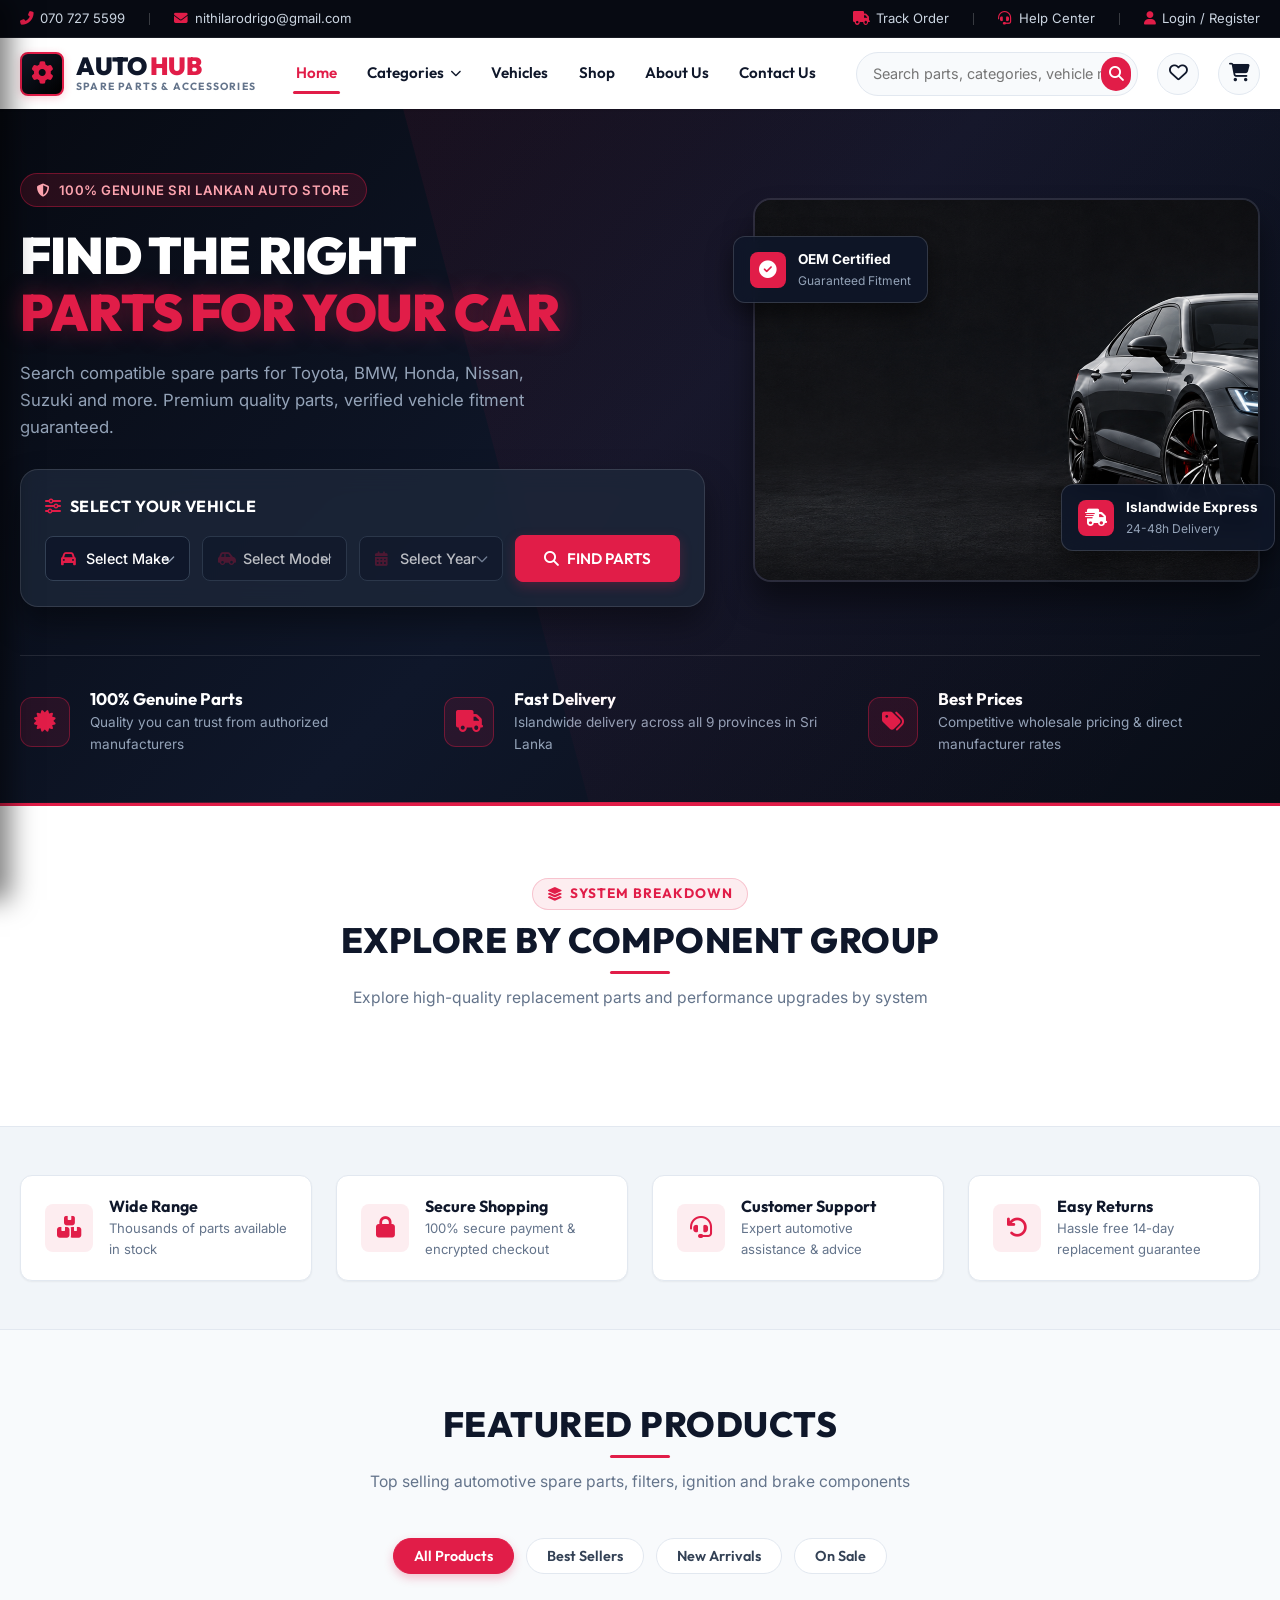
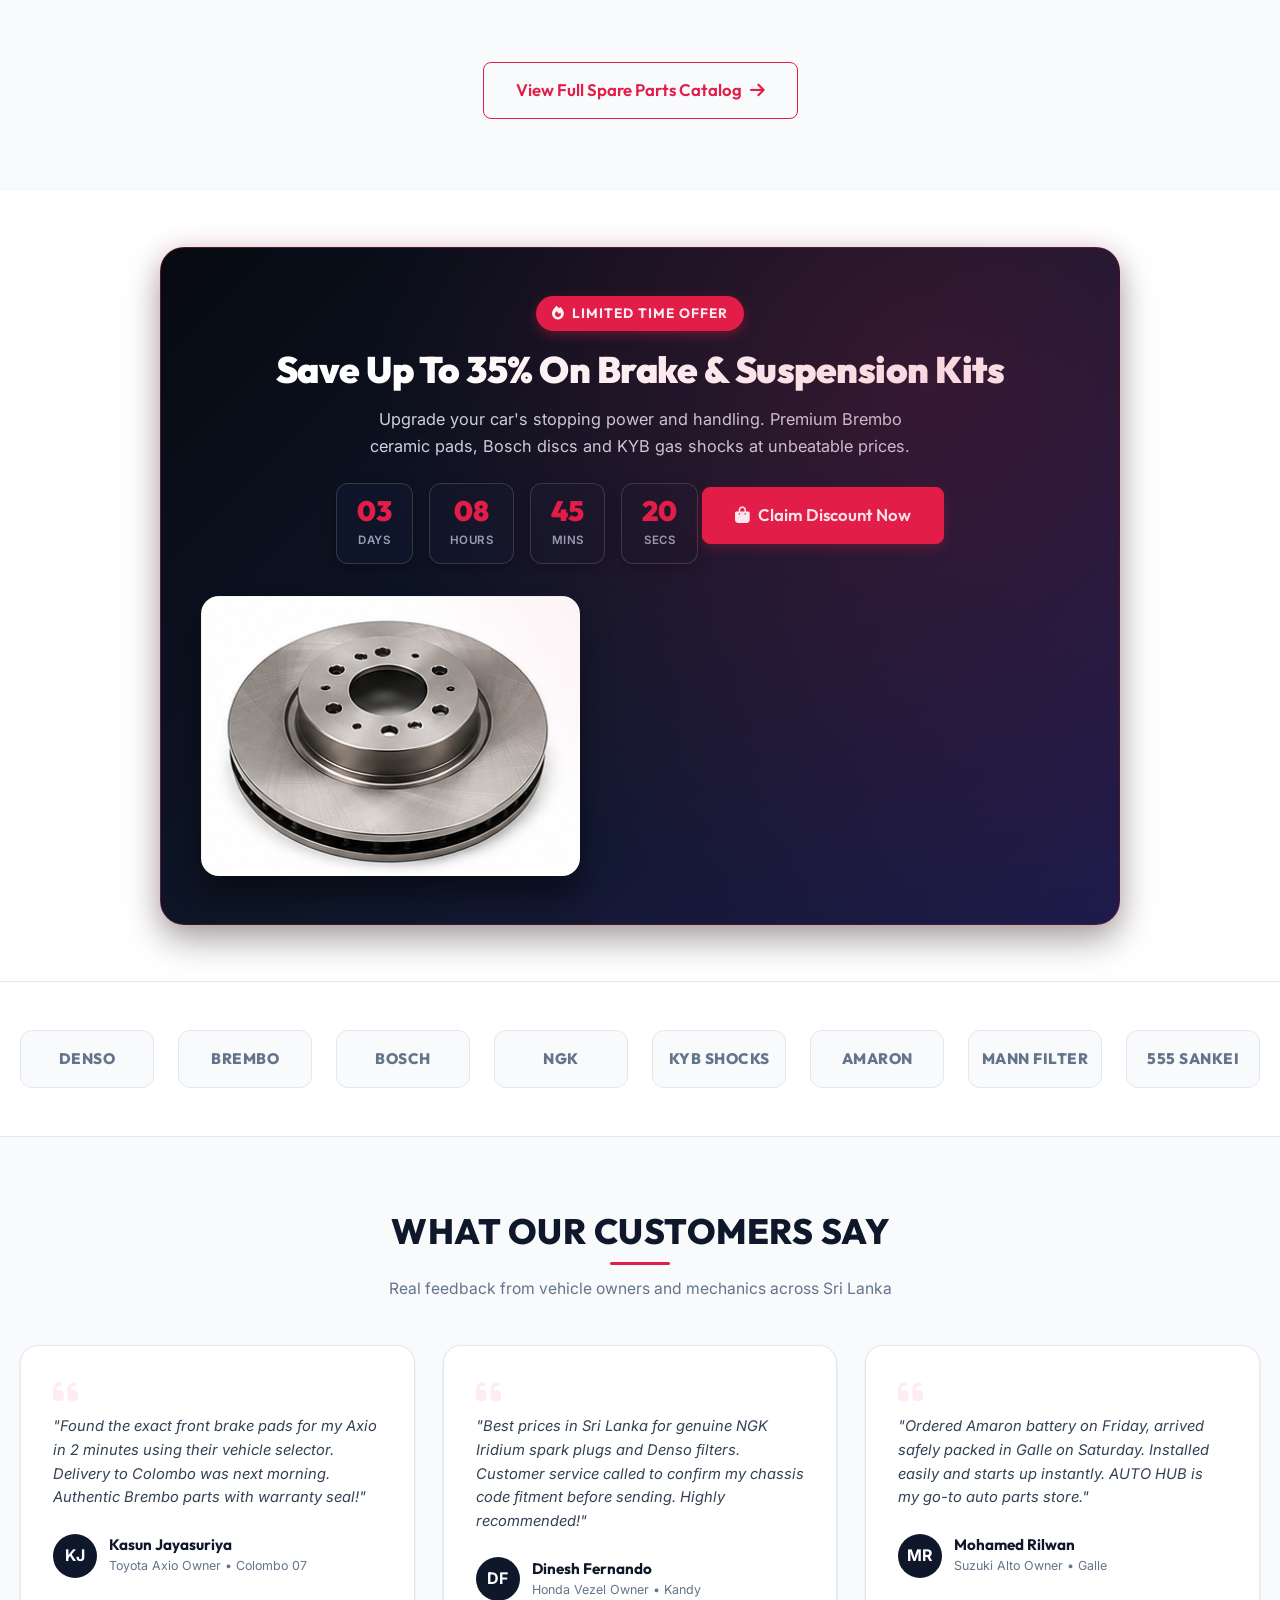
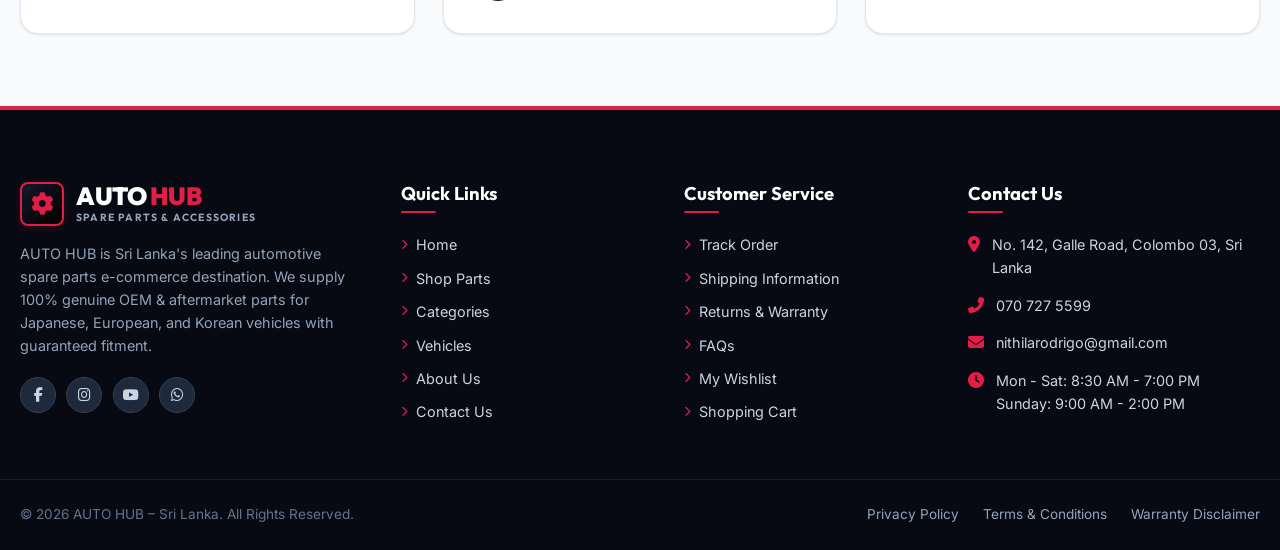
==== index.html @ 3b0b6380 "Update Site" ====
<!DOCTYPE html>
<html lang="en">

<head>
  <meta charset="UTF-8">
  <meta name="viewport" content="width=device-width, initial-scale=1.0">
  <title>AUTO HUB – Spare Parts & Accessories | Sri Lanka's #1 Auto Parts Store</title>
  <meta name="description"
    content="Shop 100% genuine automotive spare parts and accessories in Sri Lanka for Toyota, BMW, Honda, Nissan, Suzuki and more. Fast islandwide delivery, best prices and verified vehicle fitment.">

  <!-- Favicon -->
  <link rel="icon" type="image/x-icon" href="images/logo/logo.png">

  <!-- Google Fonts (Outfit & Inter) -->
  <link rel="preconnect" href="https://fonts.googleapis.com">
  <link rel="preconnect" href="https://fonts.gstatic.com" crossorigin>
  <link
    href="https://fonts.googleapis.com/css2?family=Inter:wght@300;400;500;600;700&family=Outfit:wght@400;500;600;700;800;900&display=swap"
    rel="stylesheet">

  <!-- Font Awesome Icons -->
  <link rel="stylesheet" href="https://cdnjs.cloudflare.com/ajax/libs/font-awesome/6.5.1/css/all.min.css">

  <!-- Custom Stylesheets -->
  <link rel="stylesheet" href="css/style.css">
  <link rel="stylesheet" href="css/responsive.css">
</head>

<body>

  <!-- =========================================================================
       1. Top Header Bar
       ========================================================================= -->
  <header class="top-header">
    <div class="container">
      <div class="top-header-left">
        <a href="tel:0707275599"><i class="fas fa-phone-alt"></i> 070 727 5599</a>
        <span class="top-header-divider"></span>
        <a href="mailto:nithilarodrigo@gmail.com"><i class="fas fa-envelope"></i> nithilarodrigo@gmail.com</a>
      </div>
      <div class="top-header-right">
        <a href="track-order.html"><i class="fas fa-truck"></i> Track Order</a>
        <span class="top-header-divider"></span>
        <a href="contact.html"><i class="fas fa-headset"></i> Help Center</a>
        <span class="top-header-divider"></span>
        <a href="login.html"><i class="fas fa-user"></i> Login / Register</a>
      </div>
    </div>
  </header>

  <!-- =========================================================================
       2. Main Navigation Bar
       ========================================================================= -->
  <nav class="main-navbar">
    <div class="container">
      <div class="navbar-inner">

        <!-- Mobile Menu Toggle Button -->
        <button class="mobile-menu-btn" aria-label="Toggle navigation menu">
          <i class="fas fa-bars"></i>
        </button>

        <!-- Brand Logo -->
        <a href="index.html" class="brand-logo">
          <div class="brand-icon">
            <i class="fas fa-cog fa-spin-hover"></i>
          </div>
          <div class="brand-text">
            <span class="brand-title">AUTO <span>HUB</span></span>
            <span class="brand-subtitle">SPARE PARTS &amp; ACCESSORIES</span>
          </div>
        </a>

        <!-- Desktop Navigation Links -->
        <ul class="nav-menu">
          <li class="nav-item">
            <a href="index.html" class="nav-link active">Home</a>
          </li>
          <li class="nav-item">
            <a href="shop.html" class="nav-link">
              Categories <i class="fas fa-chevron-down"></i>
            </a>
            <div class="dropdown-menu">
              <a href="category.html?id=body-parts" class="dropdown-item">
                <i class="fas fa-car-side"></i> Body Parts
              </a>
              <a href="category.html?id=brake-system" class="dropdown-item">
                <i class="fas fa-compact-disc"></i> Brake System
              </a>
              <a href="category.html?id=cooling-system" class="dropdown-item">
                <i class="fas fa-fan"></i> Cooling System
              </a>
              <a href="category.html?id=electrical" class="dropdown-item">
                <i class="fas fa-bolt"></i> Electrical
              </a>
              <a href="category.html?id=engine-parts" class="dropdown-item">
                <i class="fas fa-cogs"></i> Engine Parts
              </a>
              <a href="category.html?id=filters" class="dropdown-item">
                <i class="fas fa-filter"></i> Filters
              </a>
            </div>
          </li>
          <li class="nav-item">
            <a href="shop.html" class="nav-link">Vehicles</a>
          </li>
          <li class="nav-item">
            <a href="shop.html" class="nav-link">Shop</a>
          </li>
          <li class="nav-item">
            <a href="about.html" class="nav-link">About Us</a>
          </li>
          <li class="nav-item">
            <a href="contact.html" class="nav-link">Contact Us</a>
          </li>
        </ul>

        <!-- Right Side: Search, Wishlist, Cart -->
        <div class="navbar-actions">
          <div class="search-wrapper">
            <form class="search-form">
              <input type="text" class="search-input" placeholder="Search parts, categories, vehicle model..."
                autocomplete="off">
              <button type="submit" class="search-btn" aria-label="Search">
                <i class="fas fa-search"></i>
              </button>
            </form>
          </div>

          <a href="wishlist.html" class="nav-icon-link" title="My Wishlist" aria-label="Wishlist">
            <i class="far fa-heart"></i>
            <span class="badge-count wishlist-badge-count" style="display: none;">0</span>
          </a>

          <a href="cart.html" class="nav-icon-link" title="Shopping Cart" aria-label="Shopping Cart">
            <i class="fas fa-shopping-cart"></i>
            <span class="badge-count cart-badge-count" style="display: none;">0</span>
          </a>
        </div>

      </div>
    </div>
  </nav>

  <!-- =========================================================================
       3. Hero Section (Large Dark Automotive Banner + Vehicle Selector)
       ========================================================================= -->
  <section class="hero-section">
    <div class="container">
      <div class="hero-grid">

        <!-- Left Hero Content -->
        <div class="hero-content">
          <div class="hero-badge-pill">
            <i class="fas fa-shield-alt"></i> 100% Genuine Sri Lankan Auto Store
          </div>

          <h1 class="hero-title">
            FIND THE RIGHT <br>
            <span class="text-red">PARTS FOR YOUR CAR</span>
          </h1>

          <p class="hero-description">
            Search compatible spare parts for Toyota, BMW, Honda, Nissan, Suzuki and more. Premium quality parts,
            verified vehicle fitment guaranteed.
          </p>

          <!-- Vehicle Compatibility Selectors Box -->
          <div class="vehicle-selector-box">
            <div class="selector-header">
              <i class="fas fa-sliders-h"></i> Select Your Vehicle
            </div>

            <form class="selector-form">
              <div class="select-group">
                <i class="fas fa-car"></i>
                <select class="form-select-custom select-make" aria-label="Select Vehicle Make">
                  <option value="">Select Make</option>
                </select>
              </div>

              <div class="select-group">
                <i class="fas fa-car-side"></i>
                <select class="form-select-custom select-model" aria-label="Select Vehicle Model" disabled>
                  <option value="">Select Model</option>
                </select>
              </div>

              <div class="select-group">
                <i class="fas fa-calendar-alt"></i>
                <select class="form-select-custom select-year" aria-label="Select Vehicle Year" disabled>
                  <option value="">Select Year</option>
                </select>
              </div>

              <button type="button" class="btn btn-primary btn-find-parts">
                <i class="fas fa-search"></i> FIND PARTS
              </button>
            </form>
          </div>
        </div>

        <!-- Right Hero Visual -->
        <div class="hero-visual">
          <div class="hero-main-img-wrapper">
            <img src="images/hero/hero.jpg" alt="Automotive Performance Car" class="hero-main-img">
          </div>

          <!-- Floating Badges -->
          <div class="hero-float-badge hero-badge-1">
            <div class="float-badge-icon">
              <i class="fas fa-check-circle"></i>
            </div>
            <div class="float-badge-text">
              <span class="float-badge-title">OEM Certified</span>
              <span class="float-badge-sub">Guaranteed Fitment</span>
            </div>
          </div>

          <div class="hero-float-badge hero-badge-2">
            <div class="float-badge-icon">
              <i class="fas fa-shipping-fast"></i>
            </div>
            <div class="float-badge-text">
              <span class="float-badge-title">Islandwide Express</span>
              <span class="float-badge-sub">24-48h Delivery</span>
            </div>
          </div>
        </div>

      </div>

      <!-- Hero Benefits (3 Columns) -->
      <div class="hero-benefits">
        <div class="benefit-item">
          <div class="benefit-icon">
            <i class="fas fa-certificate"></i>
          </div>
          <div>
            <h3 class="benefit-title">100% Genuine Parts</h3>
            <p class="benefit-sub">Quality you can trust from authorized manufacturers</p>
          </div>
        </div>

        <div class="benefit-item">
          <div class="benefit-icon">
            <i class="fas fa-truck"></i>
          </div>
          <div>
            <h3 class="benefit-title">Fast Delivery</h3>
            <p class="benefit-sub">Islandwide delivery across all 9 provinces in Sri Lanka</p>
          </div>
        </div>

        <div class="benefit-item">
          <div class="benefit-icon">
            <i class="fas fa-tags"></i>
          </div>
          <div>
            <h3 class="benefit-title">Best Prices</h3>
            <p class="benefit-sub">Competitive wholesale pricing &amp; direct manufacturer rates</p>
          </div>
        </div>
      </div>

    </div>
  </section>

  <!-- =========================================================================
       4. Shop by Category Section (6 Category Cards)
       ========================================================================= -->
  <section class="categories-section">
    <div class="container">
      <div class="section-title-wrap">
        <div class="section-pill-tag">
          <i class="fas fa-layer-group"></i> SYSTEM BREAKDOWN
        </div>
        <h2 class="section-title">EXPLORE BY COMPONENT GROUP</h2>
        <p class="section-subtitle">Explore high-quality replacement parts and performance upgrades by system</p>
      </div>

      <div class="category-grid" id="categories-grid">
        <!-- Rendered dynamically by js/script.js -->
      </div>
    </div>
  </section>

  <!-- =========================================================================
       5. Service Features Section (4 Columns)
       ========================================================================= -->
  <section class="service-features-section">
    <div class="container">
      <div class="features-grid">

        <div class="feature-box">
          <div class="feature-icon">
            <i class="fas fa-boxes"></i>
          </div>
          <div>
            <h3 class="feature-title">Wide Range</h3>
            <p class="feature-desc">Thousands of parts available in stock</p>
          </div>
        </div>

        <div class="feature-box">
          <div class="feature-icon">
            <i class="fas fa-lock"></i>
          </div>
          <div>
            <h3 class="feature-title">Secure Shopping</h3>
            <p class="feature-desc">100% secure payment &amp; encrypted checkout</p>
          </div>
        </div>

        <div class="feature-box">
          <div class="feature-icon">
            <i class="fas fa-headset"></i>
          </div>
          <div>
            <h3 class="feature-title">Customer Support</h3>
            <p class="feature-desc">Expert automotive assistance &amp; advice</p>
          </div>
        </div>

        <div class="feature-box">
          <div class="feature-icon">
            <i class="fas fa-undo"></i>
          </div>
          <div>
            <h3 class="feature-title">Easy Returns</h3>
            <p class="feature-desc">Hassle free 14-day replacement guarantee</p>
          </div>
        </div>

      </div>
    </div>
  </section>

  <!-- =========================================================================
       6. Featured Products Section
       ========================================================================= -->
  <section class="products-section">
    <div class="container">
      <div class="section-title-wrap">
        <h2 class="section-title">FEATURED PRODUCTS</h2>
        <p class="section-subtitle">Top selling automotive spare parts, filters, ignition and brake components</p>
      </div>

      <!-- Filter Tabs -->
      <div class="product-tabs">
        <button class="tab-btn active" data-tab="all">All Products</button>
        <button class="tab-btn" data-tab="bestseller">Best Sellers</button>
        <button class="tab-btn" data-tab="new">New Arrivals</button>
        <button class="tab-btn" data-tab="sale">On Sale</button>
      </div>

      <!-- Products Grid -->
      <div class="products-grid" id="featured-products-grid">
        <!-- Rendered dynamically by js/script.js -->
      </div>

      <div style="text-align: center; margin-top: 3rem;">
        <a href="shop.html" class="btn btn-outline-red btn-lg">
          View Full Spare Parts Catalog <i class="fas fa-arrow-right"></i>
        </a>
      </div>
    </div>
  </section>

  <!-- =========================================================================
       7. Deals of the Week Promotional Banner
       ========================================================================= -->
  <section class="promo-section">
    <div class="container">
      <div class="promo-banner">
        <div>
          <div class="promo-tag"><i class="fas fa-fire"></i> Limited Time Offer</div>
          <h2 class="promo-title">Save Up To 35% On Brake &amp; Suspension Kits</h2>
          <p class="promo-desc">
            Upgrade your car's stopping power and handling. Premium Brembo ceramic pads, Bosch discs and KYB gas shocks
            at unbeatable prices.
          </p>

          <div class="countdown-box">
            <div class="countdown-item">
              <div class="countdown-num" id="countdown-days">03</div>
              <div class="countdown-label">Days</div>
            </div>
            <div class="countdown-item">
              <div class="countdown-num" id="countdown-hours">08</div>
              <div class="countdown-label">Hours</div>
            </div>
            <div class="countdown-item">
              <div class="countdown-num" id="countdown-mins">45</div>
              <div class="countdown-label">Mins</div>
            </div>
            <div class="countdown-item">
              <div class="countdown-num" id="countdown-secs">20</div>
              <div class="countdown-label">Secs</div>
            </div>
          </div>

          <a href="shop.html?sale=true" class="btn btn-primary btn-lg">
            <i class="fas fa-shopping-bag"></i> Claim Discount Now
          </a>
        </div>

        <div class="promo-img-wrapper">
          <img src="images/products/brake_disc.jpg" alt="Automotive Performance Brake Disc" class="promo-img">
        </div>
      </div>
    </div>
  </section>

  <!-- =========================================================================
       8. Brand Logos Strip
       ========================================================================= -->
  <section class="brands-section">
    <div class="container">
      <div class="brands-grid">
        <div class="brand-badge-item">DENSO</div>
        <div class="brand-badge-item">BREMBO</div>
        <div class="brand-badge-item">BOSCH</div>
        <div class="brand-badge-item">NGK</div>
        <div class="brand-badge-item">KYB SHOCKS</div>
        <div class="brand-badge-item">AMARON</div>
        <div class="brand-badge-item">MANN FILTER</div>
        <div class="brand-badge-item">555 SANKEI</div>
      </div>
    </div>
  </section>

  <!-- =========================================================================
       9. Customer Testimonials Section
       ========================================================================= -->
  <section class="testimonials-section">
    <div class="container">
      <div class="section-title-wrap">
        <h2 class="section-title">WHAT OUR CUSTOMERS SAY</h2>
        <p class="section-subtitle">Real feedback from vehicle owners and mechanics across Sri Lanka</p>
      </div>

      <div class="testimonials-grid">

        <div class="testimonial-card">
          <div class="testimonial-quote"><i class="fas fa-quote-left"></i></div>
          <p class="testimonial-text">
            "Found the exact front brake pads for my Axio in 2 minutes using their vehicle selector. Delivery to Colombo
            was next morning. Authentic Brembo parts with warranty seal!"
          </p>
          <div class="testimonial-author">
            <div class="author-avatar">KJ</div>
            <div class="author-info">
              <h4>Kasun Jayasuriya</h4>
              <p>Toyota Axio Owner &bull; Colombo 07</p>
            </div>
          </div>
        </div>

        <div class="testimonial-card">
          <div class="testimonial-quote"><i class="fas fa-quote-left"></i></div>
          <p class="testimonial-text">
            "Best prices in Sri Lanka for genuine NGK Iridium spark plugs and Denso filters. Customer service called to
            confirm my chassis code fitment before sending. Highly recommended!"
          </p>
          <div class="testimonial-author">
            <div class="author-avatar">DF</div>
            <div class="author-info">
              <h4>Dinesh Fernando</h4>
              <p>Honda Vezel Owner &bull; Kandy</p>
            </div>
          </div>
        </div>

        <div class="testimonial-card">
          <div class="testimonial-quote"><i class="fas fa-quote-left"></i></div>
          <p class="testimonial-text">
            "Ordered Amaron battery on Friday, arrived safely packed in Galle on Saturday. Installed easily and starts
            up instantly. AUTO HUB is my go-to auto parts store."
          </p>
          <div class="testimonial-author">
            <div class="author-avatar">MR</div>
            <div class="author-info">
              <h4>Mohamed Rilwan</h4>
              <p>Suzuki Alto Owner &bull; Galle</p>
            </div>
          </div>
        </div>

      </div>
    </div>
  </section>

  <!-- =========================================================================
       10. Footer Section
       ========================================================================= -->
  <footer class="footer">
    <div class="container">
      <div class="footer-grid">

        <!-- Col 1: About -->
        <div class="footer-col">
          <a href="index.html" class="brand-logo" style="margin-bottom: 1rem;">
            <div class="brand-icon">
              <i class="fas fa-cog"></i>
            </div>
            <div class="brand-text">
              <span class="brand-title" style="color: white;">AUTO <span>HUB</span></span>
              <span class="brand-subtitle" style="color: #94a3b8;">SPARE PARTS &amp; ACCESSORIES</span>
            </div>
          </a>
          <p class="footer-about-text">
            AUTO HUB is Sri Lanka's leading automotive spare parts e-commerce destination. We supply 100% genuine OEM
            &amp; aftermarket parts for Japanese, European, and Korean vehicles with guaranteed fitment.
          </p>
          <div class="footer-social-links">
            <a href="#" class="social-link" aria-label="Facebook"><i class="fab fa-facebook-f"></i></a>
            <a href="#" class="social-link" aria-label="Instagram"><i class="fab fa-instagram"></i></a>
            <a href="#" class="social-link" aria-label="YouTube"><i class="fab fa-youtube"></i></a>
            <a href="#" class="social-link" aria-label="WhatsApp"><i class="fab fa-whatsapp"></i></a>
          </div>
        </div>

        <!-- Col 2: Quick Links -->
        <div class="footer-col">
          <h3>Quick Links</h3>
          <div class="footer-links">
            <a href="index.html"><i class="fas fa-chevron-right"></i> Home</a>
            <a href="shop.html"><i class="fas fa-chevron-right"></i> Shop Parts</a>
            <a href="shop.html"><i class="fas fa-chevron-right"></i> Categories</a>
            <a href="shop.html"><i class="fas fa-chevron-right"></i> Vehicles</a>
            <a href="about.html"><i class="fas fa-chevron-right"></i> About Us</a>
            <a href="contact.html"><i class="fas fa-chevron-right"></i> Contact Us</a>
          </div>
        </div>

        <!-- Col 3: Customer Service -->
        <div class="footer-col">
          <h3>Customer Service</h3>
          <div class="footer-links">
            <a href="track-order.html"><i class="fas fa-chevron-right"></i> Track Order</a>
            <a href="about.html#shipping"><i class="fas fa-chevron-right"></i> Shipping Information</a>
            <a href="about.html#returns"><i class="fas fa-chevron-right"></i> Returns &amp; Warranty</a>
            <a href="contact.html#faq"><i class="fas fa-chevron-right"></i> FAQs</a>
            <a href="wishlist.html"><i class="fas fa-chevron-right"></i> My Wishlist</a>
            <a href="cart.html"><i class="fas fa-chevron-right"></i> Shopping Cart</a>
          </div>
        </div>

        <!-- Col 4: Contact Info -->
        <div class="footer-col">
          <h3>Contact Us</h3>
          <div class="footer-contact-list">
            <div class="footer-contact-item">
              <i class="fas fa-map-marker-alt"></i>
              <span>No. 142, Galle Road, Colombo 03, Sri Lanka</span>
            </div>
            <div class="footer-contact-item">
              <i class="fas fa-phone-alt"></i>
              <a href="tel:0707275599" style="color: inherit;">070 727 5599</a>
            </div>
            <div class="footer-contact-item">
              <i class="fas fa-envelope"></i>
              <a href="mailto:nithilarodrigo@gmail.com" style="color: inherit;">nithilarodrigo@gmail.com</a>
            </div>
            <div class="footer-contact-item">
              <i class="fas fa-clock"></i>
              <span>Mon - Sat: 8:30 AM - 7:00 PM<br>Sunday: 9:00 AM - 2:00 PM</span>
            </div>
          </div>
        </div>

      </div>
    </div>

    <!-- Bottom Footer Bar -->
    <div class="footer-bottom">
      <div class="container">
        <div>&copy; 2026 AUTO HUB – Sri Lanka. All Rights Reserved.</div>
        <div class="footer-bottom-links">
          <a href="#">Privacy Policy</a>
          <a href="#">Terms &amp; Conditions</a>
          <a href="#">Warranty Disclaimer</a>
        </div>
      </div>
    </div>
  </footer>

  <!-- =========================================================================
       Mobile Offcanvas Drawer & Overlay
       ========================================================================= -->
  <div class="mobile-nav-overlay" id="mobile-nav-overlay"></div>

  <div class="mobile-nav-drawer" id="mobile-nav-drawer">
    <div class="drawer-header">
      <a href="index.html" class="brand-logo">
        <div class="brand-icon" style="width: 36px; height: 36px; font-size: 1.1rem;">
          <i class="fas fa-cog"></i>
        </div>
        <div class="brand-text">
          <span class="brand-title" style="color: white; font-size: 1.25rem;">AUTO <span>HUB</span></span>
        </div>
      </a>
      <button class="drawer-close-btn" id="drawer-close-btn">&times;</button>
    </div>

    <div class="drawer-body">
      <!-- Mobile Search Form -->
      <form class="search-form" style="background: #1e293b; border-color: #334155;">
        <input type="text" class="search-input" placeholder="Search parts..." style="color: white;">
        <button type="submit" class="search-btn"><i class="fas fa-search"></i></button>
      </form>

      <div class="drawer-links">
        <a href="index.html" class="drawer-link active">Home <i class="fas fa-chevron-right"></i></a>
        <a href="shop.html" class="drawer-link">Shop All Parts <i class="fas fa-chevron-right"></i></a>
        <a href="category.html?id=brake-system" class="drawer-link">Brake System <i
            class="fas fa-chevron-right"></i></a>
        <a href="category.html?id=filters" class="drawer-link">Filters <i class="fas fa-chevron-right"></i></a>
        <a href="category.html?id=electrical" class="drawer-link">Electrical &amp; Batteries <i
            class="fas fa-chevron-right"></i></a>
        <a href="category.html?id=cooling-system" class="drawer-link">Cooling &amp; Radiators <i
            class="fas fa-chevron-right"></i></a>
        <a href="category.html?id=engine-parts" class="drawer-link">Engine Parts <i
            class="fas fa-chevron-right"></i></a>
        <a href="category.html?id=body-parts" class="drawer-link">Body &amp; Suspension <i
            class="fas fa-chevron-right"></i></a>
        <a href="wishlist.html" class="drawer-link">Wishlist <span class="badge badge-discount wishlist-badge-count"
            style="display:none;">0</span></a>
        <a href="cart.html" class="drawer-link">Cart <span class="badge badge-discount cart-badge-count"
            style="display:none;">0</span></a>
        <a href="track-order.html" class="drawer-link">Track Order <i class="fas fa-chevron-right"></i></a>
        <a href="about.html" class="drawer-link">About Us <i class="fas fa-chevron-right"></i></a>
        <a href="contact.html" class="drawer-link">Contact Us <i class="fas fa-chevron-right"></i></a>
        <a href="login.html" class="drawer-link">Login / Register <i class="fas fa-chevron-right"></i></a>
      </div>
    </div>

    <div class="drawer-footer">
      <div><i class="fas fa-phone-alt text-red"></i> 070 727 5599</div>
      <div style="margin-top: 0.35rem;"><i class="fas fa-envelope text-red"></i> nithilarodrigo@gmail.com</div>
    </div>
  </div>

  <!-- Back to Top Button -->
  <button class="back-to-top" id="back-to-top" aria-label="Back to top">
    <i class="fas fa-arrow-up"></i>
  </button>

  <!-- Scripts -->
  <script src="js/data.js"></script>
  <script src="js/store.js"></script>
  <script src="js/script.js"></script>
</body>

</html>
---- css/style.css ----
/* ==========================================================================
   AUTO HUB – Spare Parts & Accessories
   Master Design System & Stylesheet
   ========================================================================== */

@import url('https://fonts.googleapis.com/css2?family=Inter:wght@300;400;500;600;700&family=Outfit:wght@400;500;600;700;800;900&display=swap');

:root {
  /* Brand Palette */
  --primary-red: #e11d48;
  --primary-red-hover: #be123c;
  --primary-red-dark: #9f1239;
  --primary-red-light: rgba(225, 29, 72, 0.08);
  --primary-red-glow: rgba(225, 29, 72, 0.35);

  /* Dark Automotive Tones */
  --dark-bg: #070a12;
  --dark-surface: #0f172a;
  --dark-card: #1e293b;
  --dark-border: #334155;
  --dark-text: #f8fafc;

  /* Neutral & Light Tones */
  --light-bg: #f8fafc;
  --light-surface: #ffffff;
  --light-card-bg: #ffffff;
  --border-color: #e2e8f0;
  --border-color-light: #f1f5f9;

  /* Text Colors */
  --text-main: #0f172a;
  --text-body: #334155;
  --text-muted: #64748b;
  --text-light: #94a3b8;
  --text-white: #ffffff;

  /* Accent & Status Colors */
  --accent-gold: #f59e0b;
  --status-success: #10b981;
  --status-warning: #f59e0b;
  --status-danger: #ef4444;
  --status-info: #3b82f6;

  /* Typography */
  --font-heading: 'Outfit', -apple-system, BlinkMacSystemFont, sans-serif;
  --font-body: 'Inter', -apple-system, BlinkMacSystemFont, sans-serif;

  /* Shadows */
  --shadow-xs: 0 1px 2px rgba(0, 0, 0, 0.05);
  --shadow-sm: 0 1px 3px rgba(0, 0, 0, 0.07), 0 1px 2px rgba(0, 0, 0, 0.04);
  --shadow-md: 0 4px 10px rgba(0, 0, 0, 0.07), 0 2px 4px rgba(0, 0, 0, 0.04);
  --shadow-lg: 0 12px 24px -4px rgba(15, 23, 42, 0.12), 0 4px 8px -2px rgba(15, 23, 42, 0.06);
  --shadow-xl: 0 24px 38px -6px rgba(15, 23, 42, 0.16), 0 8px 16px -4px rgba(15, 23, 42, 0.08);
  --shadow-red: 0 8px 20px rgba(225, 29, 72, 0.28);
  --shadow-dark: 0 20px 30px rgba(0, 0, 0, 0.45);

  /* Border Radii */
  --radius-xs: 4px;
  --radius-sm: 8px;
  --radius-md: 12px;
  --radius-lg: 18px;
  --radius-xl: 24px;
  --radius-full: 9999px;

  /* Transitions */
  --transition-fast: all 0.15s ease-in-out;
  --transition: all 0.25s cubic-bezier(0.4, 0, 0.2, 1);
  --transition-slow: all 0.4s cubic-bezier(0.4, 0, 0.2, 1);
}

/* ==========================================================================
   Reset & Base Styles
   ========================================================================== */
*, *::before, *::after {
  box-sizing: border-box;
  margin: 0;
  padding: 0;
}

html {
  font-size: 16px;
  scroll-behavior: smooth;
}

body {
  font-family: var(--font-body);
  font-size: 0.95rem;
  line-height: 1.6;
  color: var(--text-body);
  background-color: var(--light-bg);
  -webkit-font-smoothing: antialiased;
  -moz-osx-font-smoothing: grayscale;
  overflow-x: hidden;
}

h1, h2, h3, h4, h5, h6 {
  font-family: var(--font-heading);
  color: var(--text-main);
  font-weight: 700;
  line-height: 1.25;
}

a {
  color: var(--text-main);
  text-decoration: none;
  transition: var(--transition-fast);
}

a:hover {
  color: var(--primary-red);
}

img {
  max-width: 100%;
  height: auto;
  display: block;
}

button, input, select, textarea {
  font-family: inherit;
  font-size: inherit;
}

ul {
  list-style: none;
}

.container {
  width: 100%;
  max-width: 1280px;
  margin-left: auto;
  margin-right: auto;
  padding-left: 1.25rem;
  padding-right: 1.25rem;
}

/* Utility Classes */
.text-red { color: var(--primary-red) !important; }
.bg-red { background-color: var(--primary-red) !important; color: white !important; }
.bg-light-red { background-color: var(--primary-red-light) !important; color: var(--primary-red) !important; }
.text-muted { color: var(--text-muted) !important; }
.fw-semibold { font-weight: 600 !important; }
.fw-bold { font-weight: 700 !important; }
.fw-extrabold { font-weight: 800 !important; }

/* Section Header styling */
.section-title-wrap {
  text-align: center;
  margin-bottom: 2.75rem;
  position: relative;
  display: flex;
  flex-direction: column;
  align-items: center;
  justify-content: center;
}

.section-pill-tag {
  display: inline-flex;
  align-items: center;
  gap: 0.45rem;
  color: var(--primary-red);
  font-family: var(--font-heading);
  font-weight: 700;
  font-size: 0.85rem;
  text-transform: uppercase;
  letter-spacing: 1px;
  margin-bottom: 0.5rem;
  background: rgba(225, 29, 72, 0.08);
  padding: 0.25rem 0.85rem;
  border-radius: var(--radius-full);
  border: 1px solid rgba(225, 29, 72, 0.2);
}

.section-title {
  font-size: 2.2rem;
  font-weight: 800;
  text-transform: uppercase;
  letter-spacing: 0.5px;
  color: var(--text-main);
  position: relative;
  display: inline-block;
  padding-bottom: 0.75rem;
  margin: 0;
  line-height: 1.25;
}

.section-title::after {
  content: '';
  position: absolute;
  bottom: 0;
  left: 50%;
  transform: translateX(-50%);
  width: 60px;
  height: 3.5px;
  background-color: var(--primary-red);
  border-radius: var(--radius-full);
}

.section-subtitle {
  font-size: 0.98rem;
  color: var(--text-muted);
  margin-top: 0.75rem;
  max-width: 620px;
  line-height: 1.5;
}

/* Buttons */
.btn {
  display: inline-flex;
  align-items: center;
  justify-content: center;
  gap: 0.5rem;
  font-family: var(--font-heading);
  font-weight: 600;
  font-size: 0.95rem;
  padding: 0.75rem 1.5rem;
  border-radius: var(--radius-sm);
  border: 1px solid transparent;
  cursor: pointer;
  transition: var(--transition);
  text-align: center;
  white-space: nowrap;
}

.btn-primary {
  background-color: var(--primary-red);
  color: var(--text-white);
  border-color: var(--primary-red);
  box-shadow: 0 4px 12px rgba(225, 29, 72, 0.25);
}

.btn-primary:hover {
  background-color: var(--primary-red-hover);
  border-color: var(--primary-red-hover);
  color: var(--text-white);
  transform: translateY(-2px);
  box-shadow: var(--shadow-red);
}

.btn-secondary {
  background-color: var(--dark-surface);
  color: var(--text-white);
  border-color: var(--dark-surface);
}

.btn-secondary:hover {
  background-color: var(--dark-card);
  color: var(--text-white);
  transform: translateY(-2px);
}

.btn-outline-red {
  background-color: transparent;
  color: var(--primary-red);
  border-color: var(--primary-red);
}

.btn-outline-red:hover {
  background-color: var(--primary-red);
  color: var(--text-white);
}

.btn-outline-dark {
  background-color: transparent;
  color: var(--text-main);
  border-color: var(--border-color);
}

.btn-outline-dark:hover {
  background-color: var(--dark-surface);
  color: var(--text-white);
  border-color: var(--dark-surface);
}

.btn-sm {
  padding: 0.45rem 0.9rem;
  font-size: 0.85rem;
}

.btn-lg {
  padding: 0.9rem 2rem;
  font-size: 1.05rem;
}

.btn-block {
  width: 100%;
}

/* Badges */
.badge {
  display: inline-flex;
  align-items: center;
  gap: 0.25rem;
  padding: 0.25rem 0.6rem;
  font-size: 0.75rem;
  font-weight: 700;
  border-radius: var(--radius-xs);
  text-transform: uppercase;
  letter-spacing: 0.5px;
}

.badge-discount {
  background-color: var(--primary-red);
  color: white;
}

.badge-instock {
  background-color: rgba(16, 185, 129, 0.12);
  color: #059669;
}

.badge-outstock {
  background-color: rgba(239, 68, 68, 0.12);
  color: #dc2626;
}

.badge-bestseller {
  background-color: #fef3c7;
  color: #b45309;
}

.badge-fitment {
  background-color: #e0f2fe;
  color: #0369a1;
  font-size: 0.75rem;
  padding: 0.2rem 0.5rem;
  border-radius: var(--radius-xs);
  font-weight: 500;
}

/* ==========================================================================
   Top Header Bar
   ========================================================================== */
.top-header {
  background-color: var(--dark-bg);
  color: var(--text-light);
  font-size: 0.82rem;
  padding: 0.5rem 0;
  border-bottom: 1px solid rgba(255, 255, 255, 0.08);
}

.top-header .container {
  display: flex;
  justify-content: space-between;
  align-items: center;
}

.top-header-left, .top-header-right {
  display: flex;
  align-items: center;
  gap: 1.5rem;
}

.top-header a {
  color: #cbd5e1;
  display: inline-flex;
  align-items: center;
  gap: 0.4rem;
  transition: var(--transition-fast);
}

.top-header a:hover {
  color: #ffffff;
}

.top-header a i {
  color: var(--primary-red);
  font-size: 0.85rem;
}

.top-header-divider {
  display: inline-block;
  width: 1px;
  height: 12px;
  background-color: rgba(255, 255, 255, 0.2);
}

/* ==========================================================================
   Main Navigation Bar
   ========================================================================== */
.main-navbar {
  background-color: var(--light-surface);
  box-shadow: var(--shadow-sm);
  position: sticky;
  top: 0;
  z-index: 1000;
  transition: var(--transition);
}

.navbar-inner {
  display: flex;
  align-items: center;
  justify-content: space-between;
  padding: 0.85rem 0;
  gap: 1.5rem;
}

/* Brand Logo */
.brand-logo {
  display: flex;
  align-items: center;
  gap: 0.75rem;
  text-decoration: none;
  min-width: max-content;
}

.brand-icon {
  width: 44px;
  height: 44px;
  background: linear-gradient(135deg, #111827 0%, #000000 100%);
  border: 2px solid var(--primary-red);
  border-radius: var(--radius-sm);
  display: flex;
  align-items: center;
  justify-content: center;
  color: var(--primary-red);
  font-size: 1.4rem;
  box-shadow: 0 2px 8px rgba(225, 29, 72, 0.2);
}

.brand-text {
  display: flex;
  flex-direction: column;
}

.brand-title {
  font-family: var(--font-heading);
  font-size: 1.55rem;
  font-weight: 900;
  letter-spacing: -0.5px;
  line-height: 1.1;
  color: var(--text-main);
}

.brand-title span {
  color: var(--primary-red);
}

.brand-subtitle {
  font-family: var(--font-heading);
  font-size: 0.65rem;
  font-weight: 700;
  letter-spacing: 1.2px;
  color: var(--text-muted);
  text-transform: uppercase;
}

/* Nav Menu */
.nav-menu {
  display: flex;
  align-items: center;
  gap: 1.5rem;
  margin: 0;
  padding: 0;
}

.nav-item {
  position: relative;
}

.nav-link {
  font-family: var(--font-heading);
  font-weight: 600;
  font-size: 0.95rem;
  color: var(--text-main);
  padding: 0.5rem 0.2rem;
  display: flex;
  align-items: center;
  gap: 0.35rem;
  position: relative;
}

.nav-link:hover, .nav-link.active {
  color: var(--primary-red);
}

.nav-link.active::after {
  content: '';
  position: absolute;
  bottom: 0;
  left: 0;
  width: 100%;
  height: 2.5px;
  background-color: var(--primary-red);
  border-radius: var(--radius-full);
}

.nav-link i.fa-chevron-down {
  font-size: 0.7rem;
  transition: transform 0.2s ease;
}

.nav-item:hover .nav-link i.fa-chevron-down {
  transform: rotate(180deg);
}

/* Dropdown Menu */
.dropdown-menu {
  position: absolute;
  top: 100%;
  left: 0;
  min-width: 240px;
  background-color: var(--light-surface);
  border-radius: var(--radius-md);
  box-shadow: var(--shadow-xl);
  border: 1px solid var(--border-color);
  padding: 0.5rem 0;
  opacity: 0;
  visibility: hidden;
  transform: translateY(10px);
  transition: var(--transition);
  z-index: 1050;
}

.nav-item:hover .dropdown-menu {
  opacity: 1;
  visibility: visible;
  transform: translateY(0);
}

.dropdown-item {
  display: flex;
  align-items: center;
  gap: 0.75rem;
  padding: 0.65rem 1.25rem;
  font-size: 0.9rem;
  font-weight: 500;
  color: var(--text-body);
}

.dropdown-item i {
  color: var(--primary-red);
  font-size: 0.95rem;
  width: 18px;
  text-align: center;
}

.dropdown-item:hover {
  background-color: var(--primary-red-light);
  color: var(--primary-red);
  padding-left: 1.5rem;
}

/* Navbar Right Actions */
.navbar-actions {
  display: flex;
  align-items: center;
  gap: 1.2rem;
}

/* Search Bar */
.search-wrapper {
  position: relative;
  min-width: 280px;
  max-width: 380px;
  flex: 1;
}

.search-form {
  display: flex;
  align-items: center;
  background-color: var(--light-bg);
  border: 1.5px solid var(--border-color);
  border-radius: var(--radius-full);
  padding: 0.25rem 0.35rem 0.25rem 1rem;
  transition: var(--transition-fast);
}

.search-form:focus-within {
  border-color: var(--primary-red);
  box-shadow: 0 0 0 3px rgba(225, 29, 72, 0.12);
  background-color: #ffffff;
}

.search-input {
  border: none;
  background: transparent;
  outline: none;
  width: 100%;
  font-size: 0.9rem;
  color: var(--text-main);
}

.search-btn {
  background-color: var(--primary-red);
  color: white;
  border: none;
  width: 34px;
  height: 34px;
  border-radius: var(--radius-full);
  display: flex;
  align-items: center;
  justify-content: center;
  cursor: pointer;
  transition: var(--transition-fast);
}

.search-btn:hover {
  background-color: var(--primary-red-hover);
  transform: scale(1.05);
}

/* Live Search Suggestions Dropdown */
.search-suggestions {
  position: absolute;
  top: calc(100% + 8px);
  left: 0;
  right: 0;
  background: white;
  border: 1px solid var(--border-color);
  border-radius: var(--radius-md);
  box-shadow: var(--shadow-xl);
  max-height: 380px;
  overflow-y: auto;
  display: none;
  z-index: 1060;
}

.search-suggestions.show {
  display: block;
}

.suggestion-item {
  display: flex;
  align-items: center;
  gap: 0.75rem;
  padding: 0.7rem 1rem;
  border-bottom: 1px solid var(--border-color-light);
  cursor: pointer;
  transition: var(--transition-fast);
}

.suggestion-item:last-child {
  border-bottom: none;
}

.suggestion-item:hover {
  background-color: var(--primary-red-light);
}

.suggestion-img {
  width: 40px;
  height: 40px;
  border-radius: var(--radius-xs);
  object-fit: cover;
  border: 1px solid var(--border-color);
}

.suggestion-details {
  flex: 1;
  min-width: 0;
}

.suggestion-title {
  font-size: 0.85rem;
  font-weight: 600;
  color: var(--text-main);
  white-space: nowrap;
  overflow: hidden;
  text-overflow: ellipsis;
}

.suggestion-price {
  font-size: 0.8rem;
  color: var(--primary-red);
  font-weight: 700;
}

/* Nav Icons (Wishlist, Cart) */
.nav-icon-link {
  position: relative;
  display: flex;
  align-items: center;
  justify-content: center;
  width: 42px;
  height: 42px;
  border-radius: var(--radius-full);
  background-color: var(--light-bg);
  border: 1px solid var(--border-color);
  color: var(--text-main);
  font-size: 1.15rem;
  transition: var(--transition-fast);
}

.nav-icon-link:hover {
  background-color: var(--primary-red-light);
  color: var(--primary-red);
  border-color: var(--primary-red);
  transform: translateY(-2px);
}

.badge-count {
  position: absolute;
  top: -4px;
  right: -4px;
  background-color: var(--primary-red);
  color: white;
  font-size: 0.7rem;
  font-weight: 700;
  width: 20px;
  height: 20px;
  border-radius: var(--radius-full);
  display: inline-flex;
  align-items: center;
  justify-content: center;
  border: 2px solid white;
}

/* Hamburger button */
.mobile-menu-btn {
  display: none;
  background: none;
  border: none;
  font-size: 1.5rem;
  color: var(--text-main);
  cursor: pointer;
  padding: 0.25rem;
}

/* ==========================================================================
   Hero Section (Dark Automotive Visual Theme)
   ========================================================================== */
.hero-section {
  position: relative;
  background: linear-gradient(135deg, #070a12 0%, #0f172a 50%, #090d16 100%);
  color: var(--text-white);
  padding: 4rem 0 3rem;
  overflow: hidden;
  border-bottom: 3px solid var(--primary-red);
}

/* Background diagonal accent shapes */
.hero-section::before {
  content: '';
  position: absolute;
  top: -50%;
  right: -10%;
  width: 70%;
  height: 200%;
  background: linear-gradient(135deg, rgba(225, 29, 72, 0.08) 0%, rgba(225, 29, 72, 0) 70%);
  transform: rotate(-15deg);
  pointer-events: none;
}

.hero-section::after {
  content: '';
  position: absolute;
  bottom: 0;
  left: 0;
  width: 100%;
  height: 1px;
  background: linear-gradient(90deg, transparent, var(--primary-red), transparent);
}

.hero-grid {
  display: grid;
  grid-template-columns: 1.15fr 0.85fr;
  align-items: center;
  gap: 3rem;
  position: relative;
  z-index: 2;
}

.hero-content {
  display: flex;
  flex-direction: column;
  gap: 1.25rem;
}

.hero-badge-pill {
  display: inline-flex;
  align-items: center;
  gap: 0.5rem;
  background: rgba(225, 29, 72, 0.15);
  border: 1px solid rgba(225, 29, 72, 0.4);
  color: #fda4af;
  padding: 0.35rem 1rem;
  border-radius: var(--radius-full);
  font-size: 0.82rem;
  font-weight: 600;
  letter-spacing: 0.5px;
  width: max-content;
  text-transform: uppercase;
}

.hero-title {
  font-size: 3.2rem;
  font-weight: 900;
  line-height: 1.1;
  letter-spacing: -1px;
  color: #ffffff;
}

.hero-title .text-red {
  color: var(--primary-red);
  text-shadow: 0 0 25px rgba(225, 29, 72, 0.4);
}

.hero-description {
  font-size: 1.05rem;
  color: #94a3b8;
  max-width: 540px;
  line-height: 1.6;
}

/* Vehicle Compatibility Selector Box */
.vehicle-selector-box {
  background: rgba(30, 41, 59, 0.75);
  backdrop-filter: blur(12px);
  -webkit-backdrop-filter: blur(12px);
  border: 1px solid rgba(255, 255, 255, 0.12);
  border-radius: var(--radius-lg);
  padding: 1.5rem;
  box-shadow: 0 16px 32px rgba(0, 0, 0, 0.4);
  margin-top: 0.5rem;
}

.selector-header {
  display: flex;
  align-items: center;
  gap: 0.5rem;
  font-family: var(--font-heading);
  font-size: 1rem;
  font-weight: 700;
  color: #ffffff;
  margin-bottom: 1rem;
  text-transform: uppercase;
  letter-spacing: 0.5px;
}

.selector-header i {
  color: var(--primary-red);
}

.selector-form {
  display: grid;
  grid-template-columns: 1fr 1fr 1fr auto;
  gap: 0.75rem;
  align-items: center;
}

.select-group {
  position: relative;
}

.select-group i {
  position: absolute;
  left: 1rem;
  top: 50%;
  transform: translateY(-50%);
  color: var(--primary-red);
  font-size: 0.9rem;
  pointer-events: none;
}

.form-select-custom {
  width: 100%;
  background-color: #0f172a;
  border: 1px solid #334155;
  border-radius: var(--radius-sm);
  color: #ffffff;
  padding: 0.8rem 1rem 0.8rem 2.5rem;
  font-size: 0.9rem;
  font-weight: 500;
  outline: none;
  cursor: pointer;
  transition: var(--transition-fast);
  appearance: none;
  -webkit-appearance: none;
  background-image: url("data:image/svg+xml,%3Csvg xmlns='http://www.w3.org/2000/svg' fill='none' viewBox='0 0 24 24' stroke='%2394a3b8'%3E%3Cpath stroke-linecap='round' stroke-linejoin='round' stroke-width='2' d='M19 9l-7 7-7-7'%3E%3C/path%3E%3C/svg%3E");
  background-repeat: no-repeat;
  background-position: right 0.75rem center;
  background-size: 16px;
}

.form-select-custom:focus {
  border-color: var(--primary-red);
  box-shadow: 0 0 0 3px rgba(225, 29, 72, 0.25);
}

.form-select-custom option {
  background-color: #0f172a;
  color: #ffffff;
}

.btn-find-parts {
  padding: 0.8rem 1.75rem;
  font-size: 0.95rem;
  white-space: nowrap;
}

/* Hero Image Column */
.hero-visual {
  position: relative;
  display: flex;
  justify-content: center;
  align-items: center;
}

.hero-main-img-wrapper {
  position: relative;
  width: 100%;
  max-width: 520px;
  border-radius: var(--radius-lg);
  overflow: hidden;
  box-shadow: var(--shadow-dark);
  border: 2px solid rgba(255, 255, 255, 0.1);
}

.hero-main-img {
  width: 100%;
  height: 380px;
  object-fit: cover;
  transition: transform 0.6s ease;
}

.hero-main-img-wrapper:hover .hero-main-img {
  transform: scale(1.03);
}

/* Floating Badges on Hero */
.hero-float-badge {
  position: absolute;
  background: rgba(15, 23, 42, 0.85);
  backdrop-filter: blur(8px);
  border: 1px solid rgba(255, 255, 255, 0.15);
  border-radius: var(--radius-md);
  padding: 0.75rem 1rem;
  display: flex;
  align-items: center;
  gap: 0.75rem;
  box-shadow: 0 10px 25px rgba(0, 0, 0, 0.5);
  animation: floatAnim 4s ease-in-out infinite alternate;
}

.hero-badge-1 {
  top: 10%;
  left: -20px;
}

.hero-badge-2 {
  bottom: 8%;
  right: -15px;
  animation-delay: 2s;
}

.float-badge-icon {
  width: 36px;
  height: 36px;
  border-radius: var(--radius-sm);
  background-color: var(--primary-red);
  color: white;
  display: flex;
  align-items: center;
  justify-content: center;
  font-size: 1.1rem;
}

.float-badge-text {
  display: flex;
  flex-direction: column;
}

.float-badge-title {
  font-weight: 700;
  font-size: 0.85rem;
  color: #ffffff;
}

.float-badge-sub {
  font-size: 0.75rem;
  color: #94a3b8;
}

@keyframes floatAnim {
  0% { transform: translateY(0); }
  100% { transform: translateY(-8px); }
}

/* Hero Benefits Bar (Bottom of Hero) */
.hero-benefits {
  margin-top: 3rem;
  padding-top: 2rem;
  border-top: 1px solid rgba(255, 255, 255, 0.1);
  display: grid;
  grid-template-columns: repeat(3, 1fr);
  gap: 2rem;
}

.benefit-item {
  display: flex;
  align-items: center;
  gap: 1.25rem;
}

.benefit-icon {
  width: 50px;
  height: 50px;
  border-radius: var(--radius-md);
  background: rgba(225, 29, 72, 0.12);
  border: 1.5px solid rgba(225, 29, 72, 0.4);
  color: var(--primary-red);
  display: flex;
  align-items: center;
  justify-content: center;
  font-size: 1.35rem;
  flex-shrink: 0;
  transition: var(--transition);
}

.benefit-item:hover .benefit-icon {
  background-color: var(--primary-red);
  color: white;
  transform: scale(1.08);
}

.benefit-title {
  font-size: 1.05rem;
  font-weight: 700;
  color: #ffffff;
  margin-bottom: 0.2rem;
}

.benefit-sub {
  font-size: 0.85rem;
  color: #94a3b8;
}

/* ==========================================================================
   Shop by Category Section
   ========================================================================== */
.categories-section {
  padding: 4.5rem 0;
  background-color: #ffffff;
}

.category-grid,
.categories-grid {
  display: grid;
  grid-template-columns: repeat(3, 1fr);
  gap: 1.75rem;
}

.category-card {
  background-color: #ffffff;
  border: 1px solid var(--border-color);
  border-radius: var(--radius-lg);
  overflow: hidden;
  box-shadow: var(--shadow-sm);
  transition: var(--transition);
  display: flex;
  flex-direction: column;
  position: relative;
  text-decoration: none;
  width: 100%;
  box-sizing: border-box;
}

.category-card:hover {
  transform: translateY(-6px);
  box-shadow: var(--shadow-lg);
  border-color: rgba(225, 29, 72, 0.35);
}

.category-img-box {
  width: 100%;
  height: 190px;
  overflow: hidden;
  position: relative;
  background-color: var(--light-bg);
}

.category-img-box img,
.category-img {
  width: 100%;
  height: 100%;
  object-fit: cover;
  display: block;
  transition: transform 0.5s ease;
}

.category-card:hover .category-img-box img,
.category-card:hover .category-img {
  transform: scale(1.08);
}

.category-overlay {
  position: absolute;
  inset: 0;
  background: linear-gradient(180deg, transparent 50%, rgba(15, 23, 42, 0.4) 100%);
  pointer-events: none;
}

.category-card-body,
.category-content {
  padding: 1.35rem 1.5rem 1.5rem;
  display: flex;
  flex-direction: column;
  flex: 1;
  box-sizing: border-box;
  width: 100%;
}

.category-icon {
  width: 44px;
  height: 44px;
  border-radius: var(--radius-sm);
  background-color: rgba(225, 29, 72, 0.08);
  color: var(--primary-red);
  display: flex;
  align-items: center;
  justify-content: center;
  margin-bottom: 0.75rem;
  transition: all 0.25s ease;
}

.category-icon i {
  color: var(--primary-red);
  font-size: 20px;
  transition: transform 0.25s ease;
}

.category-card:hover .category-icon {
  background-color: var(--primary-red);
  color: #ffffff;
  transform: scale(1.05);
}

.category-card:hover .category-icon i {
  color: #ffffff;
}

.category-card-title,
.category-title {
  font-family: var(--font-heading);
  font-size: 1.3rem;
  font-weight: 700;
  color: var(--text-main);
  margin: 0 0 0.45rem 0;
  line-height: 1.25;
  transition: color 0.2s ease;
}

.category-card:hover .category-card-title,
.category-card:hover .category-title {
  color: var(--primary-red);
}

.category-card-desc,
.category-tagline,
.category-description {
  font-size: 0.88rem;
  line-height: 1.55;
  color: var(--text-muted);
  margin: 0 0 1.25rem 0;
  flex: 1;
  display: -webkit-box;
  -webkit-line-clamp: 3;
  -webkit-box-orient: vertical;
  overflow: hidden;
  text-overflow: ellipsis;
  max-width: 100%;
  word-wrap: break-word;
}

.category-link-text,
.category-explore-btn,
.category-explore {
  font-family: var(--font-heading);
  font-weight: 700;
  font-size: 0.92rem;
  color: var(--primary-red);
  display: inline-flex;
  align-items: center;
  gap: 0.5rem;
  margin-top: auto;
  text-decoration: none;
  transition: all 0.2s ease;
}

.category-link-text i,
.category-explore-btn i,
.category-explore i,
.category-link-text .arrow,
.category-explore-btn .arrow,
.category-explore .arrow {
  font-size: 0.85rem;
  transition: transform 0.2s ease;
}

.category-card:hover .category-link-text,
.category-card:hover .category-explore-btn,
.category-card:hover .category-explore {
  color: var(--primary-red-hover);
}

.category-card:hover .category-link-text i,
.category-card:hover .category-explore-btn i,
.category-card:hover .category-explore i,
.category-card:hover .category-link-text .arrow,
.category-card:hover .category-explore-btn .arrow,
.category-card:hover .category-explore .arrow {
  transform: translateX(4px);
}

/* ==========================================================================
   Service Features Section (4 Columns)
   ========================================================================== */
.service-features-section {
  padding: 3rem 0;
  background-color: #f1f5f9;
  border-top: 1px solid var(--border-color);
  border-bottom: 1px solid var(--border-color);
}

.features-grid {
  display: grid;
  grid-template-columns: repeat(4, 1fr);
  gap: 1.5rem;
}

.feature-box {
  display: flex;
  align-items: center;
  gap: 1rem;
  background: white;
  padding: 1.25rem 1.5rem;
  border-radius: var(--radius-md);
  border: 1px solid var(--border-color);
  box-shadow: var(--shadow-xs);
  transition: var(--transition);
}

.feature-box:hover {
  transform: translateY(-3px);
  box-shadow: var(--shadow-md);
  border-color: rgba(225, 29, 72, 0.3);
}

.feature-icon {
  width: 48px;
  height: 48px;
  border-radius: var(--radius-sm);
  background-color: var(--primary-red-light);
  color: var(--primary-red);
  display: flex;
  align-items: center;
  justify-content: center;
  font-size: 1.35rem;
  flex-shrink: 0;
  transition: var(--transition);
}

.feature-box:hover .feature-icon {
  background-color: var(--primary-red);
  color: white;
}

.feature-title {
  font-size: 1rem;
  font-weight: 700;
  color: var(--text-main);
  margin-bottom: 0.15rem;
}

.feature-desc {
  font-size: 0.82rem;
  color: var(--text-muted);
}

/* ==========================================================================
   Featured Products Section
   ========================================================================== */
.products-section {
  padding: 4.5rem 0;
  background-color: var(--light-bg);
}

/* Product Tabs */
.product-tabs {
  display: flex;
  justify-content: center;
  gap: 0.75rem;
  margin-bottom: 2.5rem;
  flex-wrap: wrap;
}

.tab-btn {
  background-color: #ffffff;
  border: 1px solid var(--border-color);
  color: var(--text-body);
  padding: 0.5rem 1.25rem;
  border-radius: var(--radius-full);
  font-family: var(--font-heading);
  font-weight: 600;
  font-size: 0.9rem;
  cursor: pointer;
  transition: var(--transition-fast);
}

.tab-btn:hover, .tab-btn.active {
  background-color: var(--primary-red);
  color: white;
  border-color: var(--primary-red);
  box-shadow: 0 4px 10px rgba(225, 29, 72, 0.25);
}

/* Product Grid */
.products-grid {
  display: grid;
  grid-template-columns: repeat(4, 1fr);
  gap: 1.5rem;
}

/* Product Card */
.product-card {
  background-color: #ffffff;
  border: 1px solid var(--border-color);
  border-radius: var(--radius-lg);
  overflow: hidden;
  box-shadow: var(--shadow-sm);
  transition: var(--transition);
  display: flex;
  flex-direction: column;
  position: relative;
}

.product-card:hover {
  transform: translateY(-6px);
  box-shadow: var(--shadow-lg);
  border-color: rgba(225, 29, 72, 0.3);
}

.product-card-top {
  position: relative;
  background-color: #f8fafc;
  height: 210px;
  display: flex;
  align-items: center;
  justify-content: center;
  overflow: hidden;
  padding: 1rem;
}

.product-card-img {
  max-width: 85%;
  max-height: 85%;
  object-fit: contain;
  transition: transform 0.4s ease;
}

.product-card:hover .product-card-img {
  transform: scale(1.08);
}

/* Badges floating on card */
.product-badge-group {
  position: absolute;
  top: 10px;
  left: 10px;
  display: flex;
  flex-direction: column;
  gap: 0.35rem;
  z-index: 2;
}

/* Wishlist Button */
.btn-wishlist {
  position: absolute;
  top: 10px;
  right: 10px;
  width: 34px;
  height: 34px;
  border-radius: var(--radius-full);
  background-color: white;
  border: 1px solid var(--border-color);
  color: var(--text-muted);
  display: flex;
  align-items: center;
  justify-content: center;
  cursor: pointer;
  transition: var(--transition-fast);
  z-index: 2;
}

.btn-wishlist:hover, .btn-wishlist.active {
  background-color: var(--primary-red);
  color: white;
  border-color: var(--primary-red);
}

/* Quick Action Hover Bar */
.product-quick-actions {
  position: absolute;
  bottom: -45px;
  left: 0;
  right: 0;
  background: rgba(15, 23, 42, 0.85);
  backdrop-filter: blur(4px);
  display: flex;
  justify-content: center;
  gap: 0.5rem;
  padding: 0.5rem;
  transition: bottom 0.3s ease;
  z-index: 3;
}

.product-card:hover .product-quick-actions {
  bottom: 0;
}

.btn-quick-action {
  background: white;
  border: none;
  color: var(--text-main);
  padding: 0.35rem 0.75rem;
  border-radius: var(--radius-xs);
  font-size: 0.8rem;
  font-weight: 600;
  cursor: pointer;
  display: inline-flex;
  align-items: center;
  gap: 0.35rem;
  transition: var(--transition-fast);
}

.btn-quick-action:hover {
  background-color: var(--primary-red);
  color: white;
}

/* Product Card Body */
.product-card-body {
  padding: 1.25rem;
  display: flex;
  flex-direction: column;
  flex: 1;
}

.product-fitment-tag {
  display: inline-block;
  font-size: 0.75rem;
  color: #0369a1;
  background-color: #f0f9ff;
  border: 1px solid #bae6fd;
  border-radius: var(--radius-xs);
  padding: 0.15rem 0.5rem;
  margin-bottom: 0.5rem;
  font-weight: 600;
  white-space: nowrap;
  overflow: hidden;
  text-overflow: ellipsis;
  max-width: 100%;
}

.product-card-title {
  font-size: 1rem;
  font-weight: 700;
  color: var(--text-main);
  line-height: 1.35;
  margin-bottom: 0.5rem;
  display: -webkit-box;
  -webkit-line-clamp: 2;
  -webkit-box-orient: vertical;
  overflow: hidden;
  height: 2.7rem;
}

.product-card-title a {
  color: inherit;
}

.product-card-title a:hover {
  color: var(--primary-red);
}

/* Star Ratings */
.product-rating {
  display: flex;
  align-items: center;
  gap: 0.35rem;
  margin-bottom: 0.75rem;
}

.stars {
  color: var(--accent-gold);
  font-size: 0.8rem;
}

.rating-count {
  font-size: 0.78rem;
  color: var(--text-muted);
}

/* Price Box */
.product-price-box {
  display: flex;
  align-items: baseline;
  gap: 0.6rem;
  margin-top: auto;
  margin-bottom: 1rem;
}

.current-price {
  font-family: var(--font-heading);
  font-size: 1.25rem;
  font-weight: 800;
  color: var(--primary-red);
}

.old-price {
  font-size: 0.85rem;
  color: var(--text-muted);
  text-decoration: line-through;
}

/* ==========================================================================
   Product Card Actions & Buttons (Quick View & Add to Cart)
   ========================================================================== */
.product-card-actions,
.product-card-footer {
  display: flex;
  align-items: center;
  gap: 10px;
  width: 100%;
  padding: 0 1.25rem 1.25rem;
  margin-top: auto;
  box-sizing: border-box;
}

.product-card-actions button,
.product-card-footer button,
.quick-view-btn,
.btn-quick-view,
.add-to-cart-btn,
.btn-add-cart {
  appearance: none;
  -webkit-appearance: none;
  -moz-appearance: none;
  height: 42px;
  border-radius: 8px;
  padding: 0 14px;
  font-family: var(--font-body, 'Inter', -apple-system, BlinkMacSystemFont, sans-serif);
  font-size: 14px;
  font-weight: 600;
  line-height: 1;
  cursor: pointer;
  display: inline-flex;
  align-items: center;
  justify-content: center;
  gap: 8px;
  transition: all 0.2s ease;
  outline: none;
  white-space: nowrap;
  box-sizing: border-box;
  text-decoration: none;
}

/* Quick View Button */
.quick-view-btn,
.btn-quick-view {
  flex: 1;
  background: #ffffff;
  color: #1f2937;
  border: 1px solid #d9dee7;
  box-shadow: 0 1px 2px rgba(0, 0, 0, 0.04);
}

.quick-view-btn i,
.btn-quick-view i {
  font-size: 14px;
  color: #475569;
  transition: transform 0.2s ease;
}

.quick-view-btn:hover,
.btn-quick-view:hover {
  background: #f5f6f8;
  color: #0f172a;
  border-color: #b8c0cc;
  box-shadow: 0 2px 4px rgba(0, 0, 0, 0.06);
}

.quick-view-btn:hover i,
.btn-quick-view:hover i {
  color: #0f172a;
  transform: scale(1.1);
}

.quick-view-btn:active,
.btn-quick-view:active {
  background: #e5e7eb;
  transform: scale(0.98);
}

/* Add to Cart Button */
.add-to-cart-btn,
.btn-add-cart {
  flex: 1.2;
  background: #e21b23;
  color: #ffffff;
  border: 1px solid #e21b23;
  box-shadow: 0 2px 6px rgba(226, 27, 35, 0.25);
}

.add-to-cart-btn i,
.btn-add-cart i {
  font-size: 14px;
  color: #ffffff;
  transition: transform 0.2s ease;
}

.add-to-cart-btn:hover,
.btn-add-cart:hover {
  background: #c9161d;
  border-color: #c9161d;
  color: #ffffff;
  box-shadow: 0 4px 10px rgba(226, 27, 35, 0.35);
  transform: translateY(-1px);
}

.add-to-cart-btn:hover i,
.btn-add-cart:hover i {
  transform: scale(1.1);
}

.add-to-cart-btn:active,
.btn-add-cart:active {
  background: #b3141a;
  transform: translateY(0);
}

.add-to-cart-btn:disabled,
.btn-add-cart:disabled {
  background: #94a3b8;
  border-color: #94a3b8;
  cursor: not-allowed;
  opacity: 0.65;
  box-shadow: none;
  transform: none;
}

/* ==========================================================================
   Promotional Banner Section (Deals)
   ========================================================================== */
.promo-section,
.promo-banner-section {
  padding: 3.5rem 0;
  background-color: #ffffff;
  position: relative;
}

.promo-banner,
.promo-banner-card {
  background: linear-gradient(135deg, #070a12 0%, #0f172a 50%, #1e1b4b 100%);
  border-radius: var(--radius-xl);
  overflow: hidden;
  border: 1px solid rgba(225, 29, 72, 0.3);
  box-shadow: 0 15px 35px rgba(0, 0, 0, 0.35), 0 0 25px rgba(225, 29, 72, 0.12);
  padding: 3rem 2.5rem;
  position: relative;
  max-width: 960px;
  margin: 0 auto;
  text-align: center;
  box-sizing: border-box;
}

.promo-banner::before,
.promo-banner-card::before {
  content: '';
  position: absolute;
  top: 0;
  right: 0;
  bottom: 0;
  left: 0;
  background: radial-gradient(circle at 80% 20%, rgba(225, 29, 72, 0.18) 0%, transparent 60%);
  pointer-events: none;
}

.promo-banner-content {
  position: relative;
  z-index: 2;
  max-width: 680px;
  margin: 0 auto;
  display: flex;
  flex-direction: column;
  align-items: center;
  text-align: center;
}

.promo-tag,
.promo-banner-content .badge-discount {
  background-color: var(--primary-red);
  color: #ffffff;
  font-family: var(--font-heading);
  font-weight: 700;
  font-size: 0.85rem;
  letter-spacing: 1px;
  text-transform: uppercase;
  padding: 0.4rem 1rem;
  border-radius: var(--radius-full);
  display: inline-flex;
  align-items: center;
  gap: 0.4rem;
  margin-bottom: 1rem;
  box-shadow: 0 4px 12px rgba(225, 29, 72, 0.35);
}

.promo-title {
  font-size: 2.3rem;
  font-weight: 900;
  color: #ffffff;
  line-height: 1.25;
  margin: 0 0 0.85rem 0;
  letter-spacing: -0.5px;
}

.promo-desc,
.promo-text {
  color: #cbd5e1;
  font-size: 1.02rem;
  line-height: 1.6;
  margin: 0 auto 1.5rem auto;
  max-width: 580px;
}

/* Countdown Timer - Compact Horizontal Layout */
.countdown-timer,
.countdown-box {
  display: inline-flex !important;
  flex-direction: row !important;
  justify-content: center !important;
  align-items: center !important;
  gap: 1rem !important;
  margin: 0 auto 2rem auto !important;
  flex-wrap: wrap !important;
}

.countdown-timer > .countdown-item,
.countdown-timer > .countdown-box,
.countdown-box > .countdown-item,
.countdown-box > .countdown-box {
  background: rgba(15, 23, 42, 0.9);
  border: 1px solid rgba(255, 255, 255, 0.15);
  border-radius: var(--radius-md);
  padding: 0.85rem 1.25rem;
  text-align: center;
  min-width: 75px;
  display: flex !important;
  flex-direction: column !important;
  align-items: center !important;
  justify-content: center !important;
  box-shadow: 0 4px 12px rgba(0, 0, 0, 0.3);
  margin-bottom: 0 !important;
  box-sizing: border-box;
}

.countdown-num {
  font-family: var(--font-heading);
  font-size: 1.75rem;
  font-weight: 900;
  color: var(--primary-red);
  line-height: 1;
  display: block;
}

.countdown-label {
  font-size: 0.72rem;
  color: #94a3b8;
  text-transform: uppercase;
  letter-spacing: 0.5px;
  margin-top: 0.35rem;
  display: block;
  font-weight: 600;
}

.promo-img-wrapper {
  text-align: center;
}

.promo-img {
  max-height: 280px;
  border-radius: var(--radius-lg);
  object-fit: cover;
  box-shadow: var(--shadow-dark);
}

/* ==========================================================================
   Brand Logos Strip
   ========================================================================== */
.brands-section {
  padding: 3rem 0;
  background-color: white;
  border-top: 1px solid var(--border-color);
  border-bottom: 1px solid var(--border-color);
}

.brands-grid {
  display: grid;
  grid-template-columns: repeat(8, 1fr);
  gap: 1.5rem;
  align-items: center;
}

.brand-badge-item {
  background-color: #f8fafc;
  border: 1px solid var(--border-color);
  border-radius: var(--radius-md);
  padding: 1rem 0.5rem;
  text-align: center;
  font-family: var(--font-heading);
  font-weight: 800;
  font-size: 0.95rem;
  color: var(--text-muted);
  letter-spacing: 0.5px;
  transition: var(--transition-fast);
  text-transform: uppercase;
}

.brand-badge-item:hover {
  background-color: white;
  border-color: var(--primary-red);
  color: var(--primary-red);
  box-shadow: var(--shadow-sm);
  transform: translateY(-2px);
}

/* ==========================================================================
   Testimonials Section
   ========================================================================== */
.testimonials-section {
  padding: 4.5rem 0;
  background-color: var(--light-bg);
}

.testimonials-grid {
  display: grid;
  grid-template-columns: repeat(3, 1fr);
  gap: 1.75rem;
}

.testimonial-card {
  background: white;
  border: 1px solid var(--border-color);
  border-radius: var(--radius-lg);
  padding: 2rem;
  box-shadow: var(--shadow-sm);
  position: relative;
}

.testimonial-quote {
  font-size: 1.8rem;
  color: var(--primary-red-light);
  line-height: 1;
  margin-bottom: 0.5rem;
}

.testimonial-text {
  font-size: 0.92rem;
  color: var(--text-body);
  line-height: 1.6;
  margin-bottom: 1.5rem;
  font-style: italic;
}

.testimonial-author {
  display: flex;
  align-items: center;
  gap: 0.75rem;
}

.author-avatar {
  width: 44px;
  height: 44px;
  border-radius: var(--radius-full);
  background-color: var(--dark-surface);
  color: white;
  display: flex;
  align-items: center;
  justify-content: center;
  font-weight: 700;
  font-size: 1rem;
}

.author-info h4 {
  font-size: 0.95rem;
  font-weight: 700;
  color: var(--text-main);
  margin-bottom: 0.1rem;
}

.author-info p {
  font-size: 0.78rem;
  color: var(--text-muted);
}

/* ==========================================================================
   Footer
   ========================================================================== */
.footer {
  background-color: var(--dark-bg);
  color: #94a3b8;
  padding-top: 4.5rem;
  border-top: 4px solid var(--primary-red);
}

.footer-grid {
  display: grid;
  grid-template-columns: 1.4fr 1fr 1fr 1.2fr;
  gap: 2.5rem;
  margin-bottom: 3.5rem;
}

.footer-col h3 {
  font-size: 1.15rem;
  font-weight: 700;
  color: #ffffff;
  margin-bottom: 1.25rem;
  position: relative;
  padding-bottom: 0.5rem;
}

.footer-col h3::after {
  content: '';
  position: absolute;
  bottom: 0;
  left: 0;
  width: 35px;
  height: 2.5px;
  background-color: var(--primary-red);
  border-radius: var(--radius-full);
}

.footer-about-text {
  font-size: 0.9rem;
  line-height: 1.6;
  margin-top: 1rem;
  margin-bottom: 1.25rem;
  color: #94a3b8;
}

.footer-links {
  display: flex;
  flex-direction: column;
  gap: 0.65rem;
}

.footer-links a {
  color: #cbd5e1;
  font-size: 0.9rem;
  display: inline-flex;
  align-items: center;
  gap: 0.5rem;
  transition: var(--transition-fast);
}

.footer-links a i {
  font-size: 0.65rem;
  color: var(--primary-red);
}

.footer-links a:hover {
  color: var(--primary-red);
  padding-left: 4px;
}

.footer-contact-list {
  display: flex;
  flex-direction: column;
  gap: 0.9rem;
}

.footer-contact-item {
  display: flex;
  align-items: flex-start;
  gap: 0.75rem;
  font-size: 0.9rem;
  color: #cbd5e1;
}

.footer-contact-item i {
  color: var(--primary-red);
  font-size: 1rem;
  margin-top: 0.2rem;
}

.footer-social-links {
  display: flex;
  gap: 0.65rem;
  margin-top: 1rem;
}

.social-link {
  width: 36px;
  height: 36px;
  border-radius: var(--radius-full);
  background-color: #1e293b;
  border: 1px solid #334155;
  color: #cbd5e1;
  display: flex;
  align-items: center;
  justify-content: center;
  font-size: 0.9rem;
  transition: var(--transition-fast);
}

.social-link:hover {
  background-color: var(--primary-red);
  color: white;
  border-color: var(--primary-red);
  transform: translateY(-2px);
}

/* Footer Bottom */
.footer-bottom {
  border-top: 1px solid rgba(255, 255, 255, 0.08);
  padding: 1.5rem 0;
  font-size: 0.85rem;
  color: #64748b;
}

.footer-bottom .container {
  display: flex;
  justify-content: space-between;
  align-items: center;
}

.footer-bottom-links {
  display: flex;
  gap: 1.5rem;
}

.footer-bottom-links a {
  color: #94a3b8;
}

.footer-bottom-links a:hover {
  color: var(--primary-red);
}

/* ==========================================================================
   Shop Page Layout (Sidebar Filters + Products Grid)
   ========================================================================== */
.shop-page-wrap {
  padding: 2.5rem 0 4.5rem;
}

.breadcrumb-nav {
  display: flex;
  align-items: center;
  gap: 0.5rem;
  font-size: 0.85rem;
  color: var(--text-muted);
  margin-bottom: 1.5rem;
}

.breadcrumb-nav a {
  color: var(--text-body);
}

.breadcrumb-nav a:hover {
  color: var(--primary-red);
}

.breadcrumb-separator {
  font-size: 0.7rem;
  color: var(--text-light);
}

.shop-layout {
  display: grid;
  grid-template-columns: 280px 1fr;
  gap: 2rem;
  align-items: start;
}

/* Filter Sidebar */
.shop-sidebar {
  background: white;
  border: 1px solid var(--border-color);
  border-radius: var(--radius-lg);
  padding: 1.5rem;
  box-shadow: var(--shadow-sm);
  position: sticky;
  top: 90px;
}

.sidebar-title {
  font-size: 1.15rem;
  font-weight: 700;
  display: flex;
  justify-content: space-between;
  align-items: center;
  padding-bottom: 1rem;
  border-bottom: 1px solid var(--border-color);
  margin-bottom: 1.25rem;
}

.btn-clear-filters {
  font-size: 0.8rem;
  color: var(--primary-red);
  background: none;
  border: none;
  cursor: pointer;
  font-weight: 600;
}

.filter-group {
  margin-bottom: 1.5rem;
  padding-bottom: 1.5rem;
  border-bottom: 1px solid var(--border-color-light);
}

.filter-group:last-child {
  border-bottom: none;
  margin-bottom: 0;
  padding-bottom: 0;
}

.filter-group-title {
  font-size: 0.95rem;
  font-weight: 700;
  color: var(--text-main);
  margin-bottom: 0.85rem;
  display: flex;
  justify-content: space-between;
  align-items: center;
}

.filter-list {
  display: flex;
  flex-direction: column;
  gap: 0.5rem;
}

.filter-checkbox-label {
  display: flex;
  align-items: center;
  gap: 0.6rem;
  font-size: 0.88rem;
  color: var(--text-body);
  cursor: pointer;
  user-select: none;
}

.filter-checkbox-label input[type="checkbox"],
.filter-checkbox-label input[type="radio"] {
  accent-color: var(--primary-red);
  width: 16px;
  height: 16px;
  cursor: pointer;
}

.filter-count {
  margin-left: auto;
  font-size: 0.78rem;
  color: var(--text-muted);
}

/* Price Range Slider */
.price-slider-wrap {
  display: flex;
  flex-direction: column;
  gap: 0.75rem;
}

.price-range-inputs {
  display: flex;
  align-items: center;
  gap: 0.5rem;
}

.price-input-box {
  flex: 1;
  padding: 0.4rem 0.6rem;
  border: 1px solid var(--border-color);
  border-radius: var(--radius-xs);
  font-size: 0.85rem;
  color: var(--text-main);
}

/* Shop Controls Top Bar */
.shop-controls-bar {
  background: white;
  border: 1px solid var(--border-color);
  border-radius: var(--radius-md);
  padding: 0.85rem 1.25rem;
  display: flex;
  justify-content: space-between;
  align-items: center;
  margin-bottom: 1.5rem;
  box-shadow: var(--shadow-xs);
}

.results-count {
  font-size: 0.9rem;
  color: var(--text-muted);
}

.shop-sort-controls {
  display: flex;
  align-items: center;
  gap: 1rem;
}

.sort-select {
  padding: 0.45rem 1rem;
  border: 1px solid var(--border-color);
  border-radius: var(--radius-sm);
  font-size: 0.88rem;
  outline: none;
  background-color: white;
  cursor: pointer;
}

.view-toggle-btns {
  display: flex;
  border: 1px solid var(--border-color);
  border-radius: var(--radius-sm);
  overflow: hidden;
}

.view-btn {
  background: white;
  border: none;
  padding: 0.45rem 0.65rem;
  color: var(--text-muted);
  cursor: pointer;
  font-size: 0.95rem;
}

.view-btn.active {
  background-color: var(--dark-surface);
  color: white;
}

/* Pagination */
.pagination-wrap {
  display: flex;
  justify-content: center;
  gap: 0.5rem;
  margin-top: 3rem;
}

.page-btn {
  width: 40px;
  height: 40px;
  display: flex;
  align-items: center;
  justify-content: center;
  border-radius: var(--radius-sm);
  border: 1px solid var(--border-color);
  background: white;
  color: var(--text-body);
  font-weight: 600;
  cursor: pointer;
  transition: var(--transition-fast);
}

.page-btn:hover, .page-btn.active {
  background-color: var(--primary-red);
  color: white;
  border-color: var(--primary-red);
}

/* ==========================================================================
   Product Details Page
   ========================================================================== */
.product-details-wrap {
  padding: 2.5rem 0 5rem;
}

.product-detail-grid {
  display: grid;
  grid-template-columns: 1fr 1.15fr;
  gap: 3rem;
  margin-bottom: 3.5rem;
  background: white;
  border: 1px solid var(--border-color);
  border-radius: var(--radius-xl);
  padding: 2.5rem;
  box-shadow: var(--shadow-sm);
}

.gallery-main-box {
  background-color: #f8fafc;
  border: 1px solid var(--border-color);
  border-radius: var(--radius-lg);
  padding: 2rem;
  height: 380px;
  display: flex;
  align-items: center;
  justify-content: center;
  margin-bottom: 1rem;
  overflow: hidden;
}

.gallery-main-img {
  max-width: 90%;
  max-height: 90%;
  object-fit: contain;
  transition: transform 0.3s ease;
}

.gallery-main-img:hover {
  transform: scale(1.15);
}

.gallery-thumbnails {
  display: flex;
  gap: 0.75rem;
}

.thumb-item {
  width: 75px;
  height: 75px;
  border-radius: var(--radius-md);
  border: 2px solid var(--border-color);
  padding: 0.35rem;
  cursor: pointer;
  background: #f8fafc;
  transition: var(--transition-fast);
}

.thumb-item.active, .thumb-item:hover {
  border-color: var(--primary-red);
}

.thumb-item img {
  width: 100%;
  height: 100%;
  object-fit: contain;
}

/* Product Info Right Column */
.product-info-col {
  display: flex;
  flex-direction: column;
}

.product-meta-header {
  display: flex;
  align-items: center;
  gap: 0.75rem;
  margin-bottom: 0.5rem;
}

.product-detail-title {
  font-size: 1.85rem;
  font-weight: 800;
  color: var(--text-main);
  line-height: 1.25;
  margin-bottom: 0.75rem;
}

.product-sku-badge {
  font-size: 0.82rem;
  color: var(--text-muted);
  margin-bottom: 1rem;
}

.product-detail-price-box {
  display: flex;
  align-items: baseline;
  gap: 1rem;
  background-color: #fff1f2;
  border: 1px solid #fecdd3;
  padding: 1rem 1.25rem;
  border-radius: var(--radius-md);
  margin-bottom: 1.5rem;
}

.detail-current-price {
  font-family: var(--font-heading);
  font-size: 2rem;
  font-weight: 900;
  color: var(--primary-red);
}

.detail-old-price {
  font-size: 1.1rem;
  color: var(--text-muted);
  text-decoration: line-through;
}

/* Fitment Verified Box */
.fitment-checker-box {
  background-color: #f0fdf4;
  border: 1.5px solid #86efac;
  border-radius: var(--radius-md);
  padding: 0.85rem 1.25rem;
  display: flex;
  align-items: center;
  gap: 0.75rem;
  margin-bottom: 1.5rem;
}

.fitment-checker-box i {
  color: #16a34a;
  font-size: 1.25rem;
}

.fitment-checker-text {
  font-size: 0.88rem;
  color: #166534;
  font-weight: 600;
}

/* Quantity & Action Buttons */
.product-actions-wrap {
  display: flex;
  gap: 1rem;
  align-items: center;
  margin-bottom: 1.5rem;
}

.quantity-stepper {
  display: flex;
  align-items: center;
  border: 1.5px solid var(--border-color);
  border-radius: var(--radius-sm);
  background: white;
  overflow: hidden;
}

.qty-btn {
  background: none;
  border: none;
  width: 40px;
  height: 44px;
  font-size: 1.1rem;
  color: var(--text-main);
  cursor: pointer;
  display: flex;
  align-items: center;
  justify-content: center;
  transition: var(--transition-fast);
}

.qty-btn:hover {
  background-color: var(--light-bg);
  color: var(--primary-red);
}

.qty-input {
  width: 50px;
  border: none;
  text-align: center;
  font-size: 1rem;
  font-weight: 700;
  color: var(--text-main);
  outline: none;
}

/* Details Tabs (Specs, Fitment, Reviews) */
.product-tabs-section {
  background: white;
  border: 1px solid var(--border-color);
  border-radius: var(--radius-xl);
  padding: 2.5rem;
  box-shadow: var(--shadow-sm);
}

.tab-nav-buttons {
  display: flex;
  gap: 1rem;
  border-bottom: 2px solid var(--border-color-light);
  margin-bottom: 2rem;
}

.tab-nav-btn {
  background: none;
  border: none;
  padding: 0.75rem 1.5rem;
  font-family: var(--font-heading);
  font-weight: 700;
  font-size: 1.05rem;
  color: var(--text-muted);
  cursor: pointer;
  position: relative;
  transition: var(--transition-fast);
}

.tab-nav-btn.active {
  color: var(--primary-red);
}

.tab-nav-btn.active::after {
  content: '';
  position: absolute;
  bottom: -2px;
  left: 0;
  width: 100%;
  height: 3px;
  background-color: var(--primary-red);
  border-radius: var(--radius-full);
}

.tab-content-panel {
  display: none;
}

.tab-content-panel.active {
  display: block;
}

/* Specs Table */
.specs-table {
  width: 100%;
  border-collapse: collapse;
}

.specs-table tr {
  border-bottom: 1px solid var(--border-color-light);
}

.specs-table th {
  text-align: left;
  padding: 0.9rem 1rem;
  font-weight: 600;
  color: var(--text-muted);
  width: 30%;
  background-color: #f8fafc;
}

.specs-table td {
  padding: 0.9rem 1rem;
  color: var(--text-main);
  font-weight: 500;
}

/* ==========================================================================
   Cart & Checkout Pages
   ========================================================================== */
.cart-page-wrap, .checkout-page-wrap {
  padding: 3rem 0 5rem;
}

.cart-layout {
  display: grid;
  grid-template-columns: 1fr 380px;
  gap: 2.5rem;
  align-items: start;
}

.cart-items-card, .order-summary-card {
  background: white;
  border: 1px solid var(--border-color);
  border-radius: var(--radius-lg);
  padding: 1.75rem;
  box-shadow: var(--shadow-sm);
}

.cart-table {
  width: 100%;
  border-collapse: collapse;
}

.cart-table th {
  text-align: left;
  padding-bottom: 1rem;
  font-size: 0.85rem;
  color: var(--text-muted);
  text-transform: uppercase;
  border-bottom: 1px solid var(--border-color);
}

.cart-item-row td {
  padding: 1.25rem 0;
  border-bottom: 1px solid var(--border-color-light);
  vertical-align: middle;
}

.cart-item-info {
  display: flex;
  align-items: center;
  gap: 1rem;
}

.cart-item-img {
  width: 70px;
  height: 70px;
  border-radius: var(--radius-sm);
  background-color: #f8fafc;
  border: 1px solid var(--border-color);
  object-fit: contain;
  padding: 0.25rem;
}

.cart-item-name {
  font-weight: 700;
  font-size: 0.95rem;
  color: var(--text-main);
}

.cart-item-compat {
  font-size: 0.78rem;
  color: var(--text-muted);
}

.cart-item-price {
  font-weight: 700;
  color: var(--primary-red);
}

.btn-remove-item {
  background: none;
  border: none;
  color: #ef4444;
  cursor: pointer;
  font-size: 1rem;
  transition: var(--transition-fast);
}

.btn-remove-item:hover {
  transform: scale(1.2);
}

/* Order Summary Box */
.summary-title {
  font-size: 1.25rem;
  font-weight: 800;
  margin-bottom: 1.25rem;
  padding-bottom: 0.75rem;
  border-bottom: 1px solid var(--border-color);
}

.summary-row {
  display: flex;
  justify-content: space-between;
  margin-bottom: 0.85rem;
  font-size: 0.95rem;
}

.summary-row.total {
  font-size: 1.25rem;
  font-weight: 800;
  color: var(--text-main);
  border-top: 2px solid var(--border-color);
  padding-top: 1rem;
  margin-top: 1rem;
}

.summary-row.total .total-amount {
  color: var(--primary-red);
}

/* Coupon Box */
.coupon-form {
  display: flex;
  gap: 0.5rem;
  margin: 1.25rem 0;
}

.coupon-input {
  flex: 1;
  padding: 0.6rem 0.85rem;
  border: 1px solid var(--border-color);
  border-radius: var(--radius-sm);
  outline: none;
  font-size: 0.88rem;
  text-transform: uppercase;
}

.coupon-input:focus {
  border-color: var(--primary-red);
}

/* ==========================================================================
   Auth Pages (Login & Register)
   ========================================================================== */
.auth-page-wrap {
  min-height: 80vh;
  display: flex;
  align-items: center;
  justify-content: center;
  padding: 3rem 1.25rem;
  background: linear-gradient(135deg, #f8fafc 0%, #e2e8f0 100%);
}

.auth-card {
  width: 100%;
  max-width: 460px;
  background: white;
  border-radius: var(--radius-xl);
  border: 1px solid var(--border-color);
  box-shadow: var(--shadow-xl);
  padding: 2.5rem;
}

.auth-header {
  text-align: center;
  margin-bottom: 2rem;
}

.auth-title {
  font-size: 1.75rem;
  font-weight: 800;
  margin-bottom: 0.4rem;
}

.auth-subtitle {
  font-size: 0.9rem;
  color: var(--text-muted);
}

.form-group {
  margin-bottom: 1.25rem;
}

.form-label {
  display: block;
  font-size: 0.88rem;
  font-weight: 600;
  color: var(--text-main);
  margin-bottom: 0.4rem;
}

.form-control {
  width: 100%;
  padding: 0.75rem 1rem;
  border: 1.5px solid var(--border-color);
  border-radius: var(--radius-sm);
  outline: none;
  font-size: 0.92rem;
  color: var(--text-main);
  transition: var(--transition-fast);
}

.form-control:focus {
  border-color: var(--primary-red);
  box-shadow: 0 0 0 3px rgba(225, 29, 72, 0.12);
}

/* ==========================================================================
   Toast Notification Styling
   ========================================================================== */
.autohub-toast-container {
  position: fixed;
  bottom: 24px;
  right: 24px;
  z-index: 9999;
  display: flex;
  flex-direction: column;
  gap: 10px;
  pointer-events: none;
}

.autohub-toast {
  pointer-events: auto;
  min-width: 300px;
  max-width: 420px;
  background: #ffffff;
  color: var(--text-main);
  border-radius: var(--radius-md);
  box-shadow: var(--shadow-xl);
  border-left: 4px solid var(--primary-red);
  padding: 0.9rem 1.25rem;
  display: flex;
  align-items: center;
  gap: 0.85rem;
  opacity: 0;
  transform: translateY(20px);
  transition: var(--transition);
}

.autohub-toast.show {
  opacity: 1;
  transform: translateY(0);
}

.autohub-toast-success { border-left-color: #10b981; }
.autohub-toast-error { border-left-color: #ef4444; }
.autohub-toast-info { border-left-color: var(--primary-red); }

.toast-icon {
  font-size: 1.25rem;
  color: var(--primary-red);
}

.autohub-toast-success .toast-icon { color: #10b981; }
.autohub-toast-error .toast-icon { color: #ef4444; }

.toast-content {
  flex: 1;
  font-size: 0.88rem;
  line-height: 1.4;
}

.toast-close {
  background: none;
  border: none;
  font-size: 1.25rem;
  color: var(--text-muted);
  cursor: pointer;
  padding: 0.2rem;
}

/* ==========================================================================
   Quick View Modal
   ========================================================================== */
.modal-overlay {
  position: fixed;
  inset: 0;
  background: rgba(15, 23, 42, 0.75);
  backdrop-filter: blur(6px);
  z-index: 2000;
  display: flex;
  align-items: center;
  justify-content: center;
  padding: 1.25rem;
  opacity: 0;
  visibility: hidden;
  transition: var(--transition);
}

.modal-overlay.show {
  opacity: 1;
  visibility: visible;
}

.modal-card {
  background: white;
  border-radius: var(--radius-xl);
  max-width: 800px;
  width: 100%;
  max-height: 90vh;
  overflow-y: auto;
  box-shadow: var(--shadow-xl);
  position: relative;
  transform: scale(0.95);
  transition: var(--transition);
}

.modal-overlay.show .modal-card {
  transform: scale(1);
}

.modal-close-btn {
  position: absolute;
  top: 15px;
  right: 15px;
  width: 36px;
  height: 36px;
  border-radius: var(--radius-full);
  background-color: #f1f5f9;
  border: none;
  font-size: 1.25rem;
  display: flex;
  align-items: center;
  justify-content: center;
  cursor: pointer;
  color: var(--text-muted);
  transition: var(--transition-fast);
  z-index: 10;
}

.modal-close-btn:hover {
  background-color: var(--primary-red);
  color: white;
}

/* Back to Top Floating Button */
.back-to-top {
  position: fixed;
  bottom: 24px;
  left: 24px;
  width: 44px;
  height: 44px;
  border-radius: var(--radius-full);
  background-color: var(--dark-surface);
  color: white;
  border: 1px solid var(--dark-border);
  box-shadow: var(--shadow-lg);
  display: flex;
  align-items: center;
  justify-content: center;
  cursor: pointer;
  opacity: 0;
  visibility: hidden;
  transition: var(--transition);
  z-index: 900;
}

.back-to-top.show {
  opacity: 1;
  visibility: visible;
}

.back-to-top:hover {
  background-color: var(--primary-red);
  transform: translateY(-4px);
}

/* ==========================================================================
   Customer Profile & Account Management Styles
   ========================================================================== */

.profile-page-wrap {
  padding: 2.5rem 0 4rem;
  background-color: #f8fafc;
  min-height: calc(100vh - 400px);
}

/* Breadcrumb Navigation */
.breadcrumb-nav {
  display: flex;
  align-items: center;
  gap: 0.5rem;
  font-size: 0.85rem;
  color: var(--text-muted);
  margin-bottom: 1.5rem;
}

.breadcrumb-nav a {
  color: var(--text-muted);
  display: inline-flex;
  align-items: center;
  gap: 0.35rem;
  transition: var(--transition-fast);
}

.breadcrumb-nav a:hover {
  color: var(--primary-red);
}

.breadcrumb-sep {
  font-size: 0.7rem;
  color: #cbd5e1;
}

.breadcrumb-active {
  color: var(--text-main);
  font-weight: 600;
}

/* Alert Banners */
.alert-banner {
  display: flex;
  align-items: center;
  gap: 1rem;
  padding: 1rem 1.25rem;
  border-radius: var(--radius-md);
  margin-bottom: 1.5rem;
  font-size: 0.92rem;
  animation: slideDown 0.3s ease;
}

.alert-success {
  background: #f0fdf4;
  color: #166534;
  border: 1px solid #bbf7d0;
}

.alert-danger {
  background: #fef2f2;
  color: #991b1b;
  border: 1px solid #fecaca;
}

.alert-icon {
  font-size: 1.25rem;
  flex-shrink: 0;
}

.alert-content {
  flex: 1;
}

.alert-close {
  background: transparent;
  border: none;
  font-size: 1.25rem;
  color: inherit;
  cursor: pointer;
  padding: 0 0.25rem;
  opacity: 0.7;
}

.alert-close:hover {
  opacity: 1;
}

/* Profile Hero Card */
.profile-hero-card {
  background: linear-gradient(135deg, #070a12 0%, #0f172a 50%, #1e293b 100%);
  border: 1px solid #334155;
  border-radius: 20px;
  padding: 2rem 2.5rem;
  color: #f8fafc;
  margin-bottom: 2rem;
  box-shadow: 0 10px 30px rgba(0, 0, 0, 0.25);
  display: flex;
  flex-direction: column;
  gap: 2rem;
}

.profile-hero-main {
  display: flex;
  align-items: center;
  gap: 2rem;
}

/* Profile Avatar */
.profile-avatar-wrapper {
  position: relative;
  flex-shrink: 0;
}

.profile-avatar-circle {
  width: 96px;
  height: 96px;
  border-radius: 50%;
  border: 3px solid var(--primary-red);
  box-shadow: 0 0 20px rgba(225, 29, 72, 0.4);
  overflow: hidden;
  background: #1e293b;
  display: flex;
  align-items: center;
  justify-content: center;
}

.profile-avatar-img {
  width: 100%;
  height: 100%;
  object-fit: cover;
}

.profile-avatar-fallback {
  font-size: 4.5rem;
  color: #94a3b8;
  display: flex;
  align-items: center;
  justify-content: center;
}

.profile-avatar-edit-btn {
  position: absolute;
  bottom: 0;
  right: 0;
  width: 32px;
  height: 32px;
  border-radius: 50%;
  background: var(--primary-red);
  color: white;
  border: 2px solid #0f172a;
  display: flex;
  align-items: center;
  justify-content: center;
  cursor: pointer;
  font-size: 0.8rem;
  transition: var(--transition-fast);
  box-shadow: 0 2px 8px rgba(0, 0, 0, 0.3);
}

.profile-avatar-edit-btn:hover {
  background: var(--primary-red-hover);
  transform: scale(1.1);
}

/* Profile Identity */
.profile-identity {
  display: flex;
  flex-direction: column;
  gap: 0.5rem;
}

.profile-name-row {
  display: flex;
  align-items: center;
  gap: 1rem;
  flex-wrap: wrap;
}

.profile-user-name {
  font-size: 1.85rem;
  font-weight: 800;
  color: #ffffff;
  margin: 0;
  letter-spacing: -0.02em;
}

.badge-role {
  display: inline-flex;
  align-items: center;
  gap: 0.4rem;
  padding: 0.3rem 0.75rem;
  border-radius: 20px;
  font-size: 0.75rem;
  font-weight: 700;
  text-transform: uppercase;
  letter-spacing: 0.04em;
}

.badge-customer {
  background: rgba(16, 185, 129, 0.15);
  color: #34d399;
  border: 1px solid rgba(16, 185, 129, 0.3);
}

.badge-admin {
  background: var(--primary-red-light);
  color: #f87171;
  border: 1px solid var(--primary-red);
}

.profile-meta-row {
  display: flex;
  align-items: center;
  gap: 1.5rem;
  font-size: 0.85rem;
  color: #94a3b8;
  flex-wrap: wrap;
}

.profile-meta-item {
  display: inline-flex;
  align-items: center;
  gap: 0.45rem;
}

/* Stats Bar */
.profile-stats-bar {
  display: grid;
  grid-template-columns: repeat(4, 1fr);
  gap: 1rem;
  border-top: 1px solid #334155;
  padding-top: 1.5rem;
}

.profile-stat-box {
  background: rgba(30, 41, 59, 0.6);
  border: 1px solid #334155;
  border-radius: 12px;
  padding: 1rem 1.25rem;
  display: flex;
  align-items: center;
  gap: 1rem;
  transition: var(--transition-fast);
  cursor: pointer;
  text-decoration: none;
}

.profile-stat-box:hover {
  background: rgba(30, 41, 59, 1);
  border-color: var(--primary-red);
  transform: translateY(-2px);
}

.stat-icon-wrap {
  width: 44px;
  height: 44px;
  border-radius: 10px;
  display: flex;
  align-items: center;
  justify-content: center;
  font-size: 1.15rem;
  flex-shrink: 0;
}

.stat-icon-red { background: rgba(225, 29, 72, 0.15); color: #fb7185; }
.stat-icon-pink { background: rgba(236, 72, 153, 0.15); color: #f472b6; }
.stat-icon-blue { background: rgba(59, 130, 246, 0.15); color: #60a5fa; }
.stat-icon-gold { background: rgba(245, 158, 11, 0.15); color: #fbbf24; }

.stat-info {
  display: flex;
  flex-direction: column;
}

.stat-number {
  font-size: 1.25rem;
  font-weight: 800;
  color: #ffffff;
  line-height: 1.2;
}

.stat-label {
  font-size: 0.75rem;
  color: #94a3b8;
}

/* Dashboard Layout */
.profile-dashboard-layout {
  display: grid;
  grid-template-columns: 280px 1fr;
  gap: 2rem;
  align-items: start;
}

/* Sidebar Navigation */
.profile-sidebar {
  display: flex;
  flex-direction: column;
  gap: 1.5rem;
}

.profile-nav-card {
  background: white;
  border: 1px solid var(--border-color);
  border-radius: 16px;
  box-shadow: var(--shadow-sm);
  overflow: hidden;
}

.profile-nav-header {
  padding: 1.25rem 1.5rem;
  font-weight: 800;
  font-size: 0.95rem;
  color: var(--text-main);
  background: #f8fafc;
  border-bottom: 1px solid var(--border-color);
  display: flex;
  align-items: center;
  gap: 0.6rem;
}

.profile-tabs-nav {
  display: flex;
  flex-direction: column;
  padding: 0.5rem;
}

.profile-tab-btn {
  display: flex;
  align-items: center;
  gap: 0.75rem;
  width: 100%;
  padding: 0.85rem 1rem;
  border: none;
  background: transparent;
  color: var(--text-body);
  font-size: 0.9rem;
  font-weight: 600;
  border-radius: 10px;
  cursor: pointer;
  transition: var(--transition-fast);
  text-align: left;
  text-decoration: none;
}

.profile-tab-btn i {
  font-size: 1rem;
  width: 20px;
  color: var(--text-muted);
  transition: var(--transition-fast);
}

.profile-tab-btn span {
  flex: 1;
}

.profile-tab-btn:hover {
  background: #f1f5f9;
  color: var(--primary-red);
}

.profile-tab-btn:hover i {
  color: var(--primary-red);
}

.profile-tab-btn.active {
  background: rgba(225, 29, 72, 0.08);
  color: var(--primary-red);
  font-weight: 700;
}

.profile-tab-btn.active i {
  color: var(--primary-red);
}

.tab-badge {
  background: #e2e8f0;
  color: var(--text-main);
  font-size: 0.75rem;
  font-weight: 700;
  padding: 0.15rem 0.5rem;
  border-radius: 12px;
}

.profile-tab-btn.active .tab-badge {
  background: var(--primary-red);
  color: white;
}

.profile-nav-divider {
  height: 1px;
  background: var(--border-color);
  margin: 0.5rem 0;
}

.profile-tab-logout {
  color: #ef4444;
}

.profile-tab-logout:hover {
  background: #fef2f2;
  color: #dc2626;
}

.profile-tab-logout:hover i {
  color: #dc2626;
}

/* Need Help Card */
.profile-help-card {
  background: linear-gradient(135deg, #f8fafc 0%, #f1f5f9 100%);
  border: 1px solid var(--border-color);
  border-radius: 16px;
  padding: 1.5rem;
  text-align: center;
}

.help-card-icon {
  width: 48px;
  height: 48px;
  border-radius: 50%;
  background: white;
  border: 1px solid var(--border-color);
  color: var(--primary-red);
  font-size: 1.25rem;
  display: flex;
  align-items: center;
  justify-content: center;
  margin: 0 auto 0.75rem;
}

.profile-help-card h4 {
  font-size: 1rem;
  font-weight: 700;
  margin-bottom: 0.35rem;
}

.profile-help-card p {
  font-size: 0.8rem;
  color: var(--text-muted);
  line-height: 1.5;
  margin-bottom: 1rem;
}

/* Profile Content Area & Cards */
.profile-content-area {
  min-width: 0;
}

.profile-tab-pane {
  display: none;
  animation: fadeIn 0.25s ease-in-out;
}

.profile-tab-pane.active {
  display: block;
}

@keyframes fadeIn {
  from { opacity: 0; transform: translateY(6px); }
  to { opacity: 1; transform: translateY(0); }
}

.profile-card {
  background: white;
  border: 1px solid var(--border-color);
  border-radius: 16px;
  box-shadow: var(--shadow-sm);
  overflow: hidden;
}

.profile-card-header {
  padding: 1.75rem 2rem;
  border-bottom: 1px solid var(--border-color);
  display: flex;
  align-items: center;
  justify-content: space-between;
  gap: 1rem;
  background: #ffffff;
}

.card-title {
  font-size: 1.35rem;
  font-weight: 800;
  color: var(--text-main);
  margin-bottom: 0.25rem;
  display: flex;
  align-items: center;
  gap: 0.6rem;
}

.card-subtitle {
  font-size: 0.85rem;
  color: var(--text-muted);
  margin: 0;
}

.profile-card-body {
  padding: 2rem;
}

.profile-card-footer {
  padding: 1.5rem 2rem;
  background: #f8fafc;
  border-top: 1px solid var(--border-color);
  display: flex;
  align-items: center;
  justify-content: space-between;
  gap: 1rem;
}

.footer-note {
  font-size: 0.82rem;
  color: var(--text-muted);
}

/* Profile Info Grid */
.profile-info-grid {
  display: grid;
  grid-template-columns: 1fr 1fr;
  gap: 2rem;
}

.info-section {
  background: #f8fafc;
  border: 1px solid #e2e8f0;
  border-radius: 14px;
  padding: 1.5rem;
  display: flex;
  flex-direction: column;
  gap: 1rem;
}

.info-section-title {
  font-size: 1.05rem;
  font-weight: 800;
  color: var(--text-main);
  padding-bottom: 0.75rem;
  border-bottom: 1px solid #e2e8f0;
  display: flex;
  align-items: center;
  gap: 0.5rem;
  margin-bottom: 0.25rem;
}

.info-row {
  display: flex;
  justify-content: space-between;
  align-items: center;
  font-size: 0.88rem;
  gap: 1rem;
}

.info-label {
  color: var(--text-muted);
  font-weight: 500;
  flex-shrink: 0;
}

.info-value {
  color: var(--text-main);
  text-align: right;
  word-break: break-word;
}

.badge-tag {
  display: inline-flex;
  align-items: center;
  gap: 0.3rem;
  padding: 0.15rem 0.45rem;
  border-radius: 6px;
  font-size: 0.72rem;
  font-weight: 700;
  margin-left: 0.4rem;
}

.badge-verified {
  background: #e0f2fe;
  color: #0369a1;
}

.badge-locked {
  background: #f1f5f9;
  color: #64748b;
  border: 1px solid #cbd5e1;
}

.link-action {
  color: var(--primary-red);
  font-weight: 600;
  margin-left: 0.5rem;
  font-size: 0.8rem;
}

/* Edit Profile Photo Section */
.profile-photo-upload-section {
  margin-bottom: 1.75rem;
}

.photo-upload-container {
  display: flex;
  align-items: center;
  gap: 1.5rem;
  margin-top: 0.75rem;
}

.photo-preview-box {
  width: 80px;
  height: 80px;
  border-radius: 50%;
  border: 2px solid var(--border-color);
  overflow: hidden;
  background: #f1f5f9;
  display: flex;
  align-items: center;
  justify-content: center;
  flex-shrink: 0;
}

.photo-preview-img {
  width: 100%;
  height: 100%;
  object-fit: cover;
}

.photo-preview-fallback {
  font-size: 3rem;
  color: #94a3b8;
}

.photo-upload-controls {
  display: flex;
  flex-direction: column;
  gap: 0.4rem;
}

.file-input-wrapper {
  position: relative;
  display: inline-block;
}

.file-input-wrapper .file-input {
  position: absolute;
  left: 0;
  top: 0;
  opacity: 0;
  width: 100%;
  height: 100%;
  cursor: pointer;
}

.upload-help-text {
  font-size: 0.78rem;
  color: var(--text-muted);
  margin: 0;
}

.form-divider {
  height: 1px;
  background: var(--border-color);
  margin: 1.5rem 0;
}

/* Form Layout & Inputs */
.form-grid-2 {
  display: grid;
  grid-template-columns: 1fr 1fr;
  gap: 1.25rem 1.5rem;
}

.input-icon-wrap, .input-password-wrap {
  position: relative;
  display: flex;
  align-items: center;
}

.input-icon {
  position: absolute;
  left: 1rem;
  color: #94a3b8;
  font-size: 0.9rem;
  pointer-events: none;
  z-index: 1;
}

.form-control.with-icon {
  padding-left: 2.75rem;
}

.btn-toggle-pw {
  position: absolute;
  right: 0.75rem;
  background: transparent;
  border: none;
  color: #94a3b8;
  cursor: pointer;
  padding: 0.5rem;
  font-size: 0.95rem;
}

.btn-toggle-pw:hover {
  color: var(--text-main);
}

.required-star {
  color: var(--primary-red);
  font-weight: 700;
}

.field-hint {
  font-size: 0.76rem;
  color: var(--text-muted);
  margin-top: 0.35rem;
  display: block;
}

.form-actions-bar {
  justify-content: flex-end;
}

/* Order Cards */
.empty-orders-view {
  text-align: center;
  padding: 3rem 1.5rem;
}

.empty-icon-wrap {
  width: 80px;
  height: 80px;
  border-radius: 50%;
  background: #f1f5f9;
  display: flex;
  align-items: center;
  justify-content: center;
  font-size: 2.5rem;
  color: #94a3b8;
  margin: 0 auto 1.25rem;
}

.empty-orders-view h3 {
  font-size: 1.35rem;
  font-weight: 800;
  margin-bottom: 0.5rem;
}

.empty-orders-view p {
  color: var(--text-muted);
  max-width: 440px;
  margin: 0 auto 1.5rem;
}

.order-cards-list {
  display: flex;
  flex-direction: column;
  gap: 1.25rem;
}

.order-card-item {
  background: #ffffff;
  border: 1px solid var(--border-color);
  border-radius: 14px;
  box-shadow: var(--shadow-xs);
  transition: var(--transition-fast);
  overflow: hidden;
}

.order-card-item:hover {
  border-color: #cbd5e1;
  box-shadow: var(--shadow-sm);
}

.order-card-header {
  padding: 1rem 1.25rem;
  background: #f8fafc;
  border-bottom: 1px solid var(--border-color);
  display: flex;
  justify-content: space-between;
  align-items: center;
  gap: 1rem;
}

.order-header-main {
  display: flex;
  align-items: center;
  gap: 1rem;
}

.order-num-tag {
  font-size: 1rem;
  font-weight: 800;
  color: var(--text-main);
  display: flex;
  align-items: center;
  gap: 0.4rem;
}

.order-date {
  font-size: 0.8rem;
  color: var(--text-muted);
}

.order-badges-wrap {
  display: flex;
  align-items: center;
  gap: 0.5rem;
}

.order-status-badge {
  padding: 0.25rem 0.65rem;
  border-radius: 20px;
  font-size: 0.75rem;
  font-weight: 700;
  text-transform: uppercase;
  display: inline-flex;
  align-items: center;
  gap: 0.35rem;
}

.badge-pay-paid { background: #dcfce7; color: #15803d; }
.badge-pay-pending { background: #fef3c7; color: #b45309; }
.badge-pay-failed { background: #fee2e2; color: #b91c1c; }

.badge-status-pending { background: #fef3c7; color: #b45309; }
.badge-status-processing { background: #e0f2fe; color: #0369a1; }
.badge-status-shipped { background: #ede9fe; color: #6d28d9; }
.badge-status-delivered { background: #dcfce7; color: #15803d; }
.badge-status-cancelled { background: #fee2e2; color: #b91c1c; }

.order-card-body {
  padding: 1.25rem;
}

.order-details-grid {
  display: grid;
  grid-template-columns: repeat(4, 1fr);
  gap: 1rem;
}

.detail-label {
  display: block;
  font-size: 0.75rem;
  color: var(--text-muted);
  margin-bottom: 0.2rem;
}

.detail-val {
  font-size: 0.9rem;
  font-weight: 600;
  color: var(--text-main);
}

.detail-val-price {
  font-size: 1.05rem;
  font-weight: 800;
  color: var(--primary-red);
}

.order-card-footer {
  padding: 0.85rem 1.25rem;
  background: #f8fafc;
  border-top: 1px solid var(--border-color);
  display: flex;
  justify-content: space-between;
  align-items: center;
  font-size: 0.85rem;
}

.shipping-recipient {
  color: var(--text-body);
}

/* ==========================================================================
   Customer Authentication Styles (Login, Register, Forgot/Reset Password)
   Consistent with AUTO HUB Home Page Theme
   ========================================================================== */

.auth-page-wrap {
  min-height: calc(100vh - 350px);
  display: flex;
  align-items: center;
  justify-content: center;
  padding: 3.5rem 1.5rem;
  background: radial-gradient(circle at 50% 20%, rgba(225, 29, 72, 0.04) 0%, transparent 60%), #f8fafc;
}

.auth-card {
  background: #ffffff;
  border: 1px solid var(--border-color);
  border-radius: 20px;
  box-shadow: 0 10px 35px rgba(15, 23, 42, 0.08), 0 1px 3px rgba(15, 23, 42, 0.04);
  width: 100%;
  max-width: 480px;
  padding: 2.75rem 2.5rem;
  animation: slideDown 0.3s ease-out;
  position: relative;
  overflow: hidden;
}

.auth-card::before {
  content: '';
  position: absolute;
  top: 0;
  left: 0;
  right: 0;
  height: 4px;
  background: linear-gradient(90deg, var(--primary-red) 0%, #f43f5e 100%);
}

.auth-card.auth-card-wide {
  max-width: 540px;
}

.auth-header {
  text-align: center;
  margin-bottom: 2rem;
}

.auth-icon-wrap {
  width: 60px;
  height: 60px;
  border-radius: 50%;
  background: rgba(225, 29, 72, 0.08);
  border: 1px solid rgba(225, 29, 72, 0.2);
  color: var(--primary-red);
  font-size: 1.6rem;
  display: flex;
  align-items: center;
  justify-content: center;
  margin: 0 auto 1.25rem;
  box-shadow: 0 4px 14px rgba(225, 29, 72, 0.15);
}

.auth-title {
  font-size: 1.85rem;
  font-weight: 800;
  color: var(--text-main);
  margin-bottom: 0.35rem;
  letter-spacing: -0.02em;
}

.auth-subtitle {
  font-size: 0.9rem;
  color: var(--text-muted);
  margin: 0;
  line-height: 1.5;
}

.auth-form .form-group {
  margin-bottom: 1.25rem;
}

.auth-form .form-label {
  display: block;
  font-size: 0.88rem;
  font-weight: 600;
  color: var(--text-main);
  margin-bottom: 0.4rem;
}

.auth-input-wrap {
  position: relative;
  display: flex;
  align-items: center;
}

.auth-input-wrap .input-icon {
  position: absolute;
  left: 1rem;
  color: #94a3b8;
  font-size: 0.95rem;
  pointer-events: none;
  transition: var(--transition-fast);
}

.auth-input-wrap .form-control {
  padding-left: 2.75rem;
  height: 48px;
  border-radius: 10px;
  font-size: 0.92rem;
}

.auth-input-wrap .form-control:focus + .input-icon,
.auth-input-wrap .form-control:focus ~ .input-icon {
  color: var(--primary-red);
}

.auth-toggle-pw {
  position: absolute;
  right: 0.85rem;
  background: none;
  border: none;
  color: #94a3b8;
  cursor: pointer;
  padding: 0.5rem;
  font-size: 0.95rem;
  display: flex;
  align-items: center;
  justify-content: center;
  transition: var(--transition-fast);
}

.auth-toggle-pw:hover {
  color: var(--text-main);
}

.auth-options-row {
  display: flex;
  align-items: center;
  justify-content: space-between;
  margin-bottom: 1.5rem;
  font-size: 0.85rem;
}

.auth-footer {
  text-align: center;
  font-size: 0.9rem;
  color: var(--text-muted);
  padding-top: 1.5rem;
  margin-top: 1.5rem;
  border-top: 1px solid var(--border-color);
}

.auth-footer a {
  color: var(--primary-red);
  font-weight: 700;
}

.auth-footer a:hover {
  color: var(--primary-red-hover);
  text-decoration: underline;
}
---- css/responsive.css ----
/* ==========================================================================
   AUTO HUB – Spare Parts & Accessories
   Responsive Stylesheet & Breakpoints
   ========================================================================== */

/* Mobile Offcanvas Navigation Drawer */
.mobile-nav-drawer {
  position: fixed;
  top: 0;
  left: 0;
  width: 320px;
  max-width: 85vw;
  height: 100vh;
  background-color: #0f172a;
  color: white;
  z-index: 3000;
  transform: translateX(-100%);
  transition: transform 0.3s cubic-bezier(0.4, 0, 0.2, 1);
  overflow-y: auto;
  box-shadow: 10px 0 25px rgba(0, 0, 0, 0.5);
  display: flex;
  flex-direction: column;
}

.mobile-nav-drawer.open {
  transform: translateX(0);
}

.mobile-nav-overlay {
  position: fixed;
  inset: 0;
  background: rgba(0, 0, 0, 0.65);
  backdrop-filter: blur(4px);
  z-index: 2990;
  opacity: 0;
  visibility: hidden;
  transition: opacity 0.3s ease;
}

.mobile-nav-overlay.open {
  opacity: 1;
  visibility: visible;
}

.drawer-header {
  padding: 1.25rem;
  display: flex;
  align-items: center;
  justify-content: space-between;
  border-bottom: 1px solid #1e293b;
}

.drawer-close-btn {
  background: none;
  border: none;
  color: #94a3b8;
  font-size: 1.5rem;
  cursor: pointer;
  padding: 0.25rem;
}

.drawer-close-btn:hover {
  color: var(--primary-red);
}

.drawer-body {
  padding: 1.25rem;
  display: flex;
  flex-direction: column;
  gap: 1.5rem;
  flex: 1;
}

.drawer-links {
  display: flex;
  flex-direction: column;
  gap: 0.5rem;
}

.drawer-link {
  color: #e2e8f0;
  font-family: var(--font-heading);
  font-weight: 600;
  font-size: 1.05rem;
  padding: 0.75rem 0.5rem;
  border-radius: var(--radius-sm);
  display: flex;
  align-items: center;
  justify-content: space-between;
  border-bottom: 1px solid rgba(255, 255, 255, 0.05);
}

.drawer-link:hover, .drawer-link.active {
  color: var(--primary-red);
  background-color: rgba(225, 29, 72, 0.08);
}

.drawer-footer {
  padding: 1.25rem;
  border-top: 1px solid #1e293b;
  font-size: 0.85rem;
  color: #94a3b8;
}

/* ==========================================================================
   Breakpoints
   ========================================================================== */

/* Large Tablets & Desktops below 1200px */
@media (max-width: 1200px) {
  .products-grid {
    grid-template-columns: repeat(3, 1fr);
  }
  .brands-grid {
    grid-template-columns: repeat(4, 1fr);
  }
  .hero-title {
    font-size: 2.75rem;
  }
  .footer-grid {
    grid-template-columns: 1fr 1fr;
    gap: 2rem;
  }
}

/* Tablets below 992px */
@media (max-width: 992px) {
  .top-header-left {
    gap: 1rem;
  }
  .nav-menu {
    display: none; /* Hidden on tablet/mobile, accessible via drawer */
  }
  .mobile-menu-btn {
    display: block;
  }
  .search-wrapper {
    max-width: 260px;
  }
  
  .hero-grid {
    grid-template-columns: 1fr;
    gap: 2.5rem;
    text-align: center;
  }
  
  .hero-content {
    align-items: center;
  }
  
  .hero-title {
    font-size: 2.5rem;
  }
  
  .hero-description {
    margin: 0 auto;
  }
  
  .selector-form {
    grid-template-columns: 1fr 1fr;
  }
  
  .btn-find-parts {
    grid-column: span 2;
  }
  
  .hero-main-img-wrapper {
    max-width: 440px;
    margin: 0 auto;
  }
  
  .hero-benefits {
    grid-template-columns: 1fr;
    gap: 1.25rem;
    text-align: left;
  }
  
  .category-grid,
  .categories-grid {
    grid-template-columns: repeat(2, 1fr);
  }
  
  .features-grid {
    grid-template-columns: repeat(2, 1fr);
  }
  
  .promo-banner,
  .promo-banner-card {
    grid-template-columns: 1fr;
    text-align: center;
    padding: 2.25rem 1.5rem;
  }

  .promo-title {
    font-size: 1.85rem;
  }
  
  .promo-desc,
  .promo-text,
  .countdown-box,
  .countdown-timer {
    margin-left: auto;
    margin-right: auto;
    justify-content: center;
  }
  
  .testimonials-grid {
    grid-template-columns: 1fr;
  }
  
  .shop-layout {
    grid-template-columns: 1fr;
  }
  
  .shop-sidebar {
    position: static;
    margin-bottom: 2rem;
  }
  
  .product-detail-grid {
    grid-template-columns: 1fr;
    padding: 1.5rem;
  }
  
  .cart-layout {
    grid-template-columns: 1fr;
  }
}

/* Mobile Devices below 768px */
@media (max-width: 768px) {
  .top-header {
    display: none; /* Compact header on mobile */
  }
  
  .navbar-inner {
    padding: 0.65rem 0;
  }
  
  .search-wrapper {
    display: none; /* Accessible in drawer or below */
  }
  
  .mobile-search-bar {
    display: block;
    padding: 0.75rem 1.25rem;
    background: white;
    border-bottom: 1px solid var(--border-color);
  }
  
  .hero-section {
    padding: 2.5rem 0 2rem;
  }
  
  .hero-title {
    font-size: 2rem;
  }
  
  .selector-form {
    grid-template-columns: 1fr;
  }
  
  .btn-find-parts {
    grid-column: span 1;
    width: 100%;
  }
  
  .hero-main-img {
    height: 260px;
  }
  
  .hero-badge-1, .hero-badge-2 {
    display: none; /* Hide floating badges on narrow screens */
  }
  
  .category-grid,
  .categories-grid {
    grid-template-columns: 1fr;
  }
  
  .features-grid {
    grid-template-columns: 1fr;
  }
  
  .products-grid {
    grid-template-columns: repeat(2, 1fr);
    gap: 1rem;
  }
  
  .product-card-top {
    height: 160px;
  }
  
  .product-card-body {
    padding: 0.85rem;
  }
  
  .product-card-title {
    font-size: 0.88rem;
    height: 2.4rem;
  }
  
  .current-price {
    font-size: 1.05rem;
  }
  
  .brands-grid {
    grid-template-columns: repeat(2, 1fr);
  }
  
  .footer-grid {
    grid-template-columns: 1fr;
    gap: 2rem;
  }
  
  .footer-bottom .container {
    flex-direction: column;
    gap: 1rem;
    text-align: center;
  }
  
  .product-actions-wrap {
    flex-direction: column;
    align-items: stretch;
  }
  
  .quantity-stepper {
    width: 100%;
    justify-content: center;
  }
  
  .tab-nav-buttons {
    flex-wrap: wrap;
    gap: 0.5rem;
  }
  
  .product-card-actions,
  .product-card-footer {
    padding: 0 0.85rem 0.85rem;
    gap: 6px;
  }
  
  .product-card-actions button,
  .product-card-footer button,
  .quick-view-btn,
  .btn-quick-view,
  .add-to-cart-btn,
  .btn-add-cart {
    height: 38px;
    font-size: 13px;
    padding: 0 10px;
    gap: 6px;
  }

  .section-title-wrap {
    margin-bottom: 2rem;
  }

  .section-title {
    font-size: 1.65rem;
  }

  .section-subtitle {
    font-size: 0.9rem;
  }

  .promo-banner,
  .promo-banner-card {
    padding: 2rem 1.25rem;
  }

  .promo-title {
    font-size: 1.5rem;
    line-height: 1.3;
  }

  .promo-desc,
  .promo-text {
    font-size: 0.92rem;
    margin-bottom: 1.25rem;
  }

  .countdown-timer,
  .countdown-box {
    gap: 0.65rem !important;
    margin-bottom: 1.5rem !important;
  }

  .countdown-timer > .countdown-item,
  .countdown-box > .countdown-item {
    padding: 0.65rem 0.85rem;
    min-width: 65px;
  }

  .countdown-num {
    font-size: 1.4rem;
  }
}

/* Extra Small Phones below 480px */
@media (max-width: 480px) {
  .section-title {
    font-size: 1.35rem;
  }

  .section-pill-tag {
    font-size: 0.75rem;
    padding: 0.2rem 0.65rem;
  }

  .promo-banner,
  .promo-banner-card {
    padding: 1.5rem 1rem;
    border-radius: var(--radius-lg);
  }

  .promo-title {
    font-size: 1.25rem;
  }

  .promo-banner-content .badge-discount,
  .promo-tag {
    font-size: 0.75rem;
    padding: 0.3rem 0.75rem;
  }

  .countdown-timer,
  .countdown-box {
    gap: 0.45rem !important;
  }

  .countdown-timer > .countdown-item,
  .countdown-box > .countdown-item {
    padding: 0.5rem 0.6rem;
    min-width: 55px;
  }

  .countdown-num {
    font-size: 1.15rem;
  }

  .countdown-label {
    font-size: 0.62rem;
  }

  .products-grid {
    grid-template-columns: 1fr;
  }
  .product-card-top {
    height: 200px;
  }
}

@media (max-width: 360px) {
  .product-card-actions,
  .product-card-footer {
    flex-direction: column;
    gap: 6px;
  }
  .quick-view-btn,
  .btn-quick-view,
  .add-to-cart-btn,
  .btn-add-cart {
    width: 100%;
    flex: none;
  }
}

/* ==========================================================================
   Customer Profile Responsive Rules
   ========================================================================== */

@media (max-width: 992px) {
  .profile-dashboard-layout {
    grid-template-columns: 1fr;
    gap: 1.5rem;
  }

  .profile-tabs-nav {
    display: grid;
    grid-template-columns: repeat(2, 1fr);
    gap: 0.5rem;
  }

  .profile-stats-bar {
    grid-template-columns: repeat(2, 1fr);
  }

  .profile-info-grid {
    grid-template-columns: 1fr;
    gap: 1.5rem;
  }
}

@media (max-width: 768px) {
  .profile-hero-card {
    padding: 1.5rem;
    gap: 1.5rem;
  }

  .profile-hero-main {
    flex-direction: column;
    text-align: center;
    gap: 1.25rem;
  }

  .profile-avatar-wrapper {
    margin: 0 auto;
  }

  .profile-name-row {
    justify-content: center;
  }

  .profile-meta-row {
    justify-content: center;
    gap: 0.75rem 1.25rem;
  }

  .profile-tabs-nav {
    grid-template-columns: 1fr;
  }

  .form-grid-2 {
    grid-template-columns: 1fr;
  }

  .order-details-grid {
    grid-template-columns: repeat(2, 1fr);
    gap: 0.75rem;
  }

  .order-card-header {
    flex-direction: column;
    align-items: flex-start;
    gap: 0.75rem;
  }

  .order-card-footer {
    flex-direction: column;
    align-items: flex-start;
    gap: 0.75rem;
  }

  .order-card-footer .btn {
    width: 100%;
    justify-content: center;
  }

  .profile-card-header {
    flex-direction: column;
    align-items: flex-start;
    gap: 0.75rem;
    padding: 1.25rem 1.5rem;
  }

  .profile-card-body {
    padding: 1.5rem;
  }

  .profile-card-footer {
    flex-direction: column;
    align-items: stretch;
    gap: 1rem;
    padding: 1.25rem 1.5rem;
  }

  .profile-card-footer .btn {
    width: 100%;
    justify-content: center;
  }
}

@media (max-width: 480px) {
  .profile-stats-bar {
    grid-template-columns: 1fr;
  }

  .photo-upload-container {
    flex-direction: column;
    text-align: center;
  }

  .photo-preview-box {
    margin: 0 auto;
  }

  .info-row {
    flex-direction: column;
    align-items: flex-start;
    gap: 0.25rem;
  }

  .info-value {
    text-align: left;
  }

  .order-details-grid {
    grid-template-columns: 1fr;
  }
}
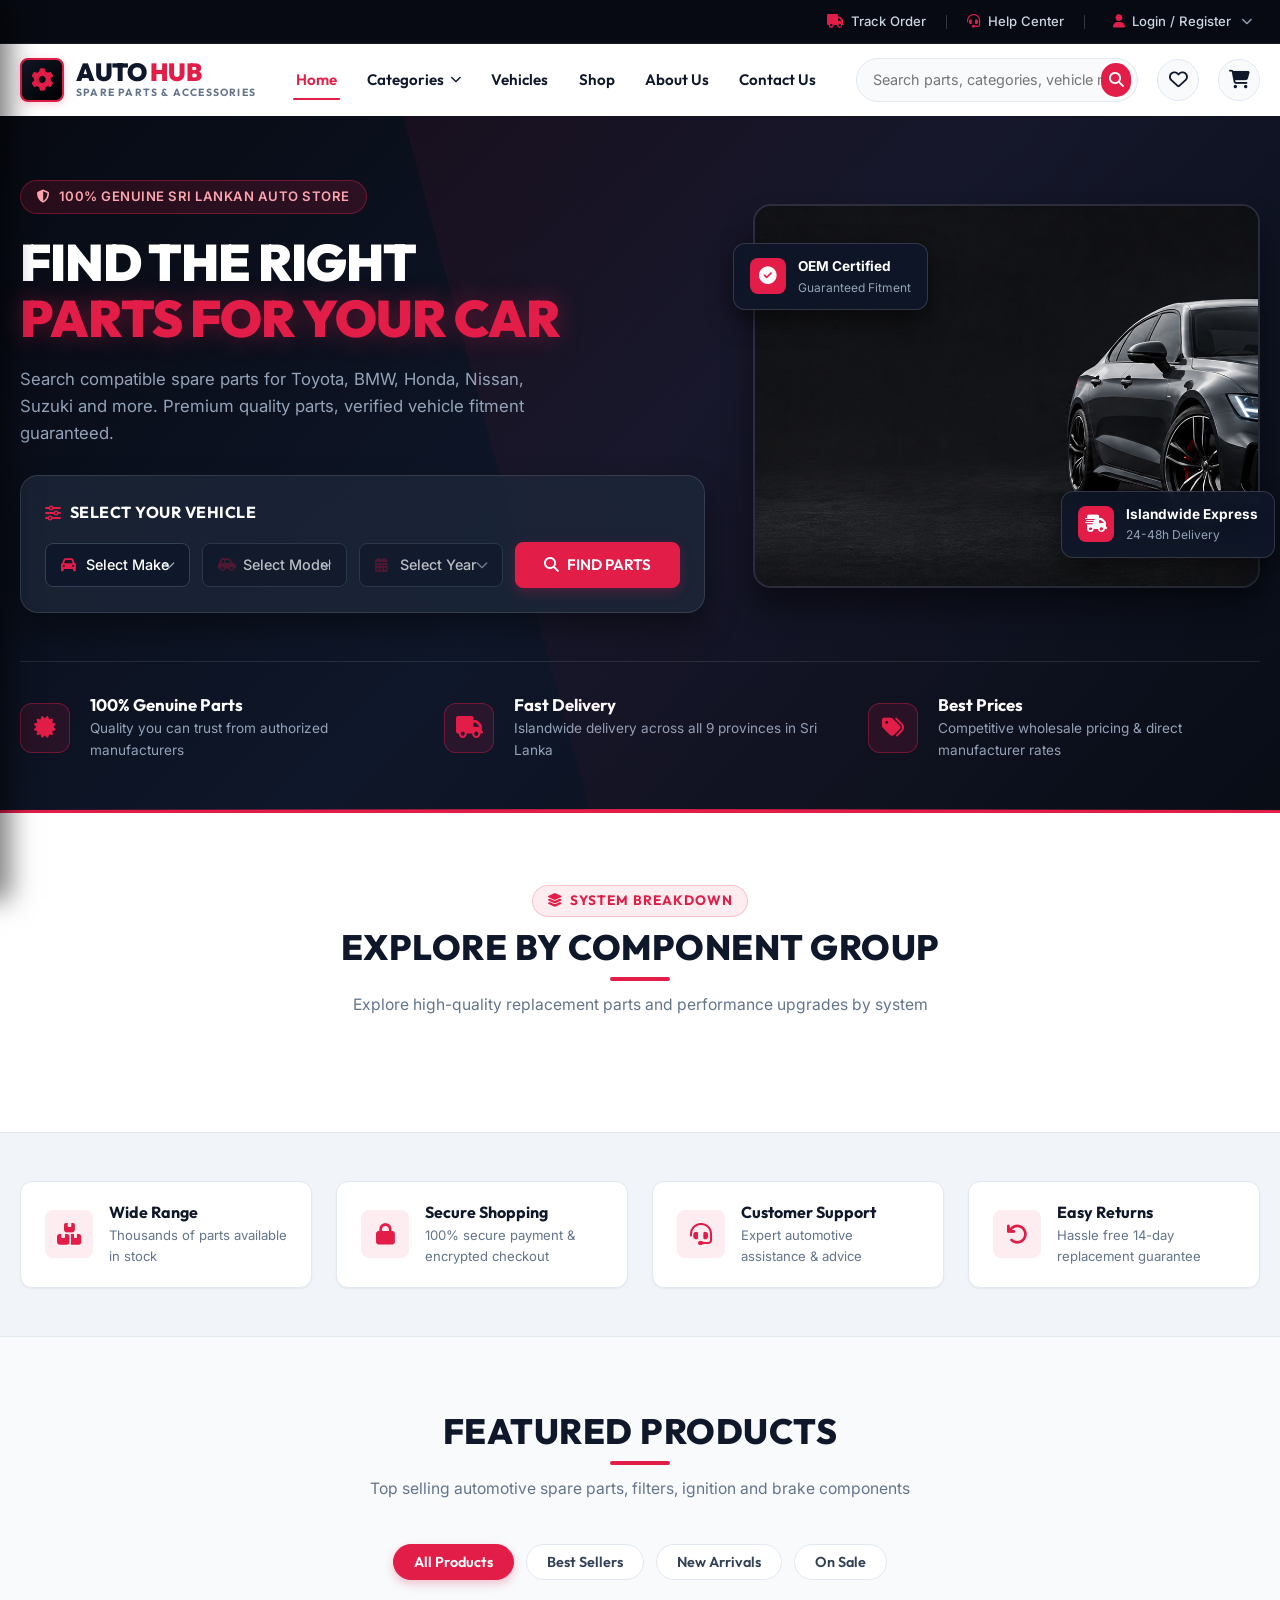
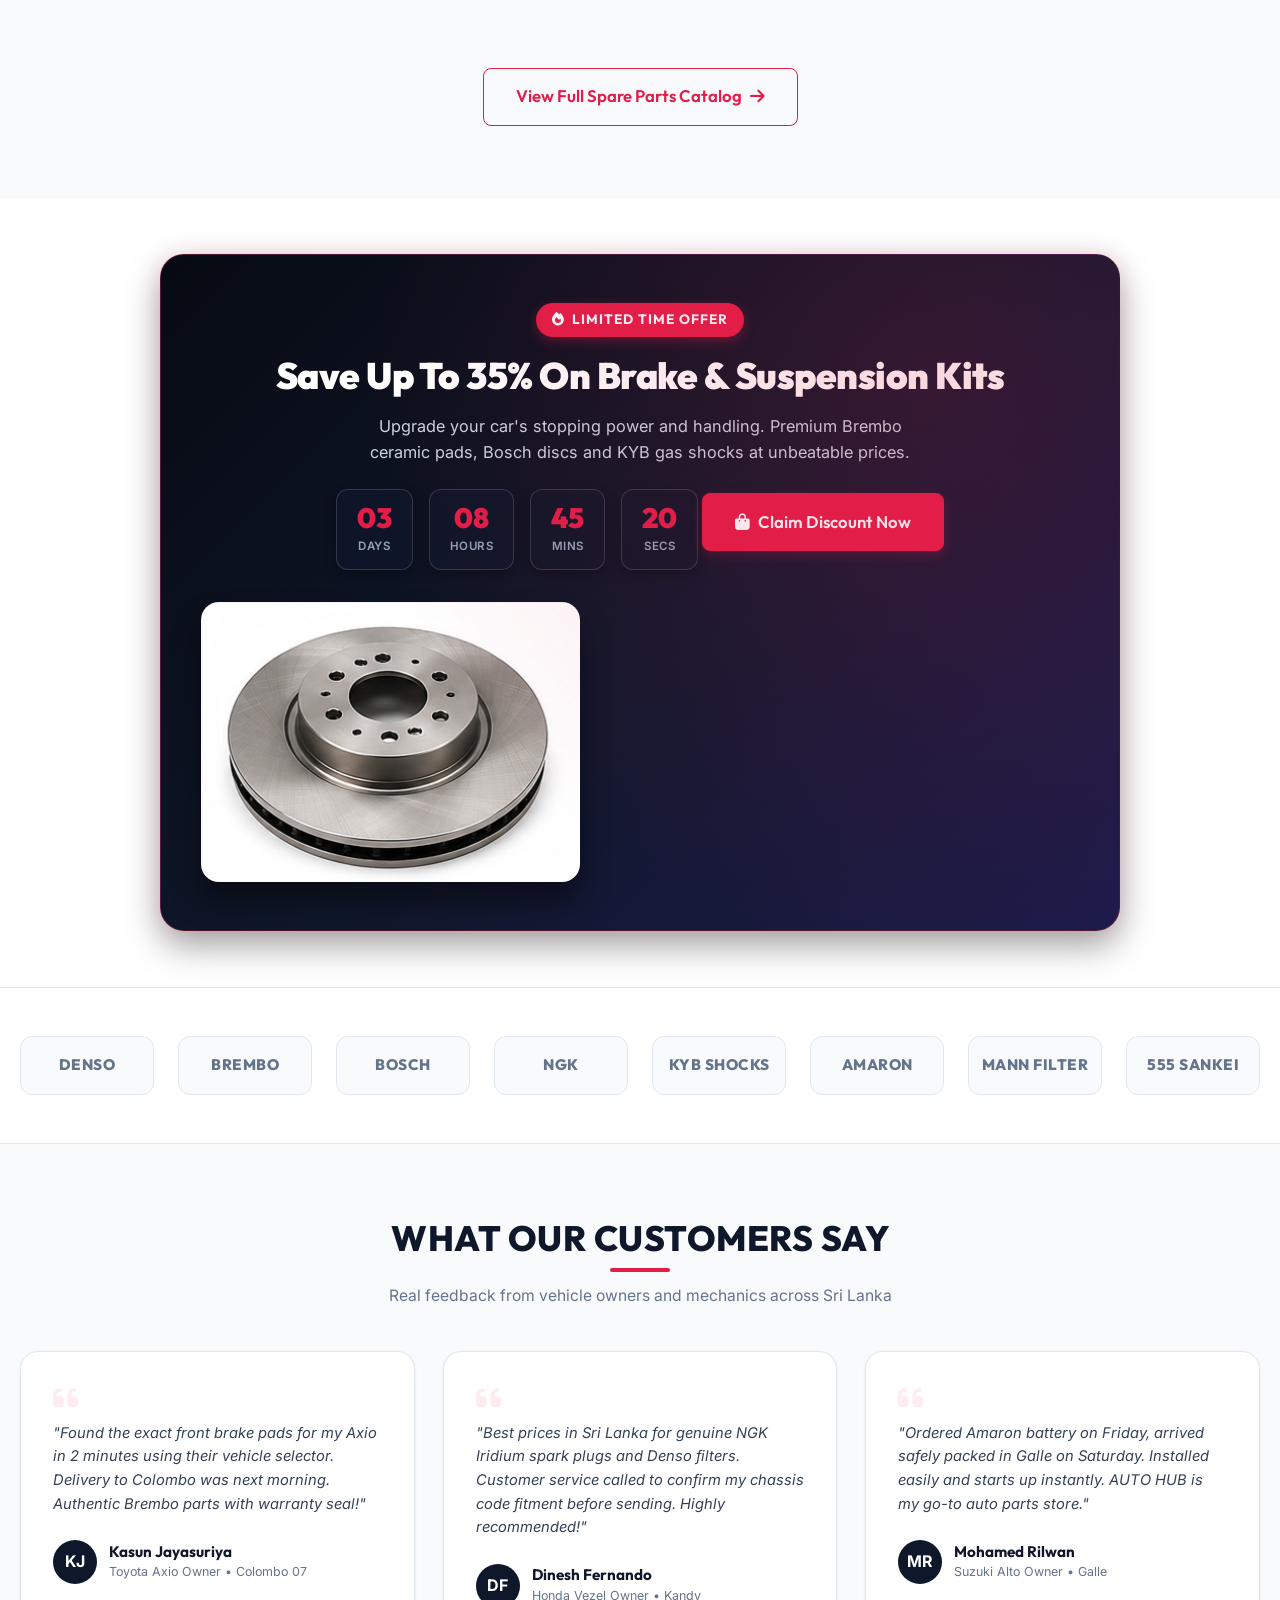
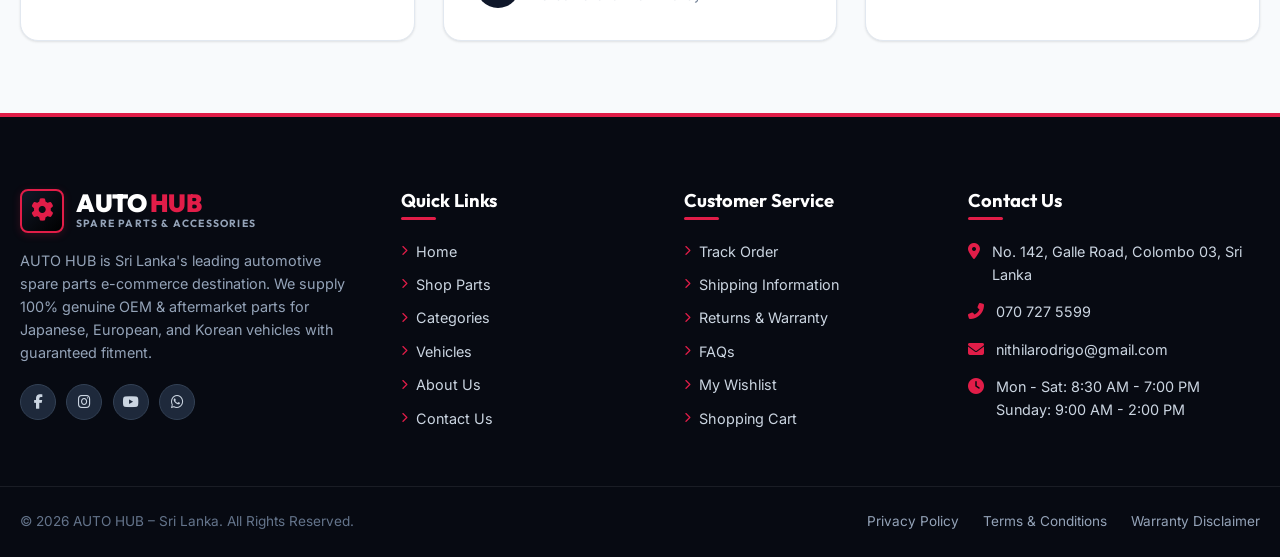
==== commit 84581570: "Update Site" ====
--- a/index.html
+++ b/index.html
@@ -33,17 +33,22 @@
        ========================================================================= -->
   <header class="top-header">
     <div class="container">
-      <div class="top-header-left">
-        <a href="tel:0707275599"><i class="fas fa-phone-alt"></i> 070 727 5599</a>
-        <span class="top-header-divider"></span>
-        <a href="mailto:nithilarodrigo@gmail.com"><i class="fas fa-envelope"></i> nithilarodrigo@gmail.com</a>
-      </div>
       <div class="top-header-right">
         <a href="track-order.html"><i class="fas fa-truck"></i> Track Order</a>
         <span class="top-header-divider"></span>
         <a href="contact.html"><i class="fas fa-headset"></i> Help Center</a>
         <span class="top-header-divider"></span>
-        <a href="login.html"><i class="fas fa-user"></i> Login / Register</a>
+        <div class="user-dropdown-wrapper">
+          <a href="login.html" class="user-dropdown-toggle" id="guest-profile-toggle" role="button" aria-expanded="false" aria-haspopup="true">
+            <i class="fas fa-user"></i> 
+            <span class="user-name">Login / Register</span>
+            <i class="fas fa-chevron-down dropdown-arrow"></i>
+          </a>
+          <div class="user-menu-dropdown" id="guest-profile-menu">
+            <a href="login.html" class="user-dropdown-item"><i class="fas fa-sign-in-alt"></i> <span>Login</span></a>
+            <a href="register.html" class="user-dropdown-item"><i class="fas fa-user-plus"></i> <span>Register</span></a>
+          </div>
+        </div>
       </div>
     </div>
   </header>
@@ -56,7 +61,7 @@
       <div class="navbar-inner">
 
         <!-- Mobile Menu Toggle Button -->
-        <button class="mobile-menu-btn" aria-label="Toggle navigation menu">
+        <button type="button" class="mobile-menu-btn" aria-label="Toggle navigation menu" aria-expanded="false">
           <i class="fas fa-bars"></i>
         </button>
 
@@ -612,27 +617,20 @@
       </form>
 
       <div class="drawer-links">
-        <a href="index.html" class="drawer-link active">Home <i class="fas fa-chevron-right"></i></a>
-        <a href="shop.html" class="drawer-link">Shop All Parts <i class="fas fa-chevron-right"></i></a>
-        <a href="category.html?id=brake-system" class="drawer-link">Brake System <i
-            class="fas fa-chevron-right"></i></a>
-        <a href="category.html?id=filters" class="drawer-link">Filters <i class="fas fa-chevron-right"></i></a>
-        <a href="category.html?id=electrical" class="drawer-link">Electrical &amp; Batteries <i
-            class="fas fa-chevron-right"></i></a>
-        <a href="category.html?id=cooling-system" class="drawer-link">Cooling &amp; Radiators <i
-            class="fas fa-chevron-right"></i></a>
-        <a href="category.html?id=engine-parts" class="drawer-link">Engine Parts <i
-            class="fas fa-chevron-right"></i></a>
-        <a href="category.html?id=body-parts" class="drawer-link">Body &amp; Suspension <i
-            class="fas fa-chevron-right"></i></a>
-        <a href="wishlist.html" class="drawer-link">Wishlist <span class="badge badge-discount wishlist-badge-count"
-            style="display:none;">0</span></a>
-        <a href="cart.html" class="drawer-link">Cart <span class="badge badge-discount cart-badge-count"
-            style="display:none;">0</span></a>
-        <a href="track-order.html" class="drawer-link">Track Order <i class="fas fa-chevron-right"></i></a>
-        <a href="about.html" class="drawer-link">About Us <i class="fas fa-chevron-right"></i></a>
-        <a href="contact.html" class="drawer-link">Contact Us <i class="fas fa-chevron-right"></i></a>
-        <a href="login.html" class="drawer-link">Login / Register <i class="fas fa-chevron-right"></i></a>
+        <a href="index.html" class="drawer-link active"><i class="fas fa-home"></i> <span>Home</span></a>
+        <a href="category.html" class="drawer-link"><i class="fas fa-th-large"></i> <span>Categories</span></a>
+        <a href="shop.html" class="drawer-link"><i class="fas fa-car"></i> <span>Vehicles</span></a>
+        <a href="shop.html" class="drawer-link"><i class="fas fa-shopping-bag"></i> <span>Shop</span></a>
+        <a href="about.html" class="drawer-link"><i class="fas fa-info-circle"></i> <span>About Us</span></a>
+        <a href="contact.html" class="drawer-link"><i class="fas fa-envelope"></i> <span>Contact Us</span></a>
+        <a href="track-order.html" class="drawer-link"><i class="fas fa-truck"></i> <span>Track Order</span></a>
+        <a href="contact.html" class="drawer-link"><i class="fas fa-headset"></i> <span>Help Center</span></a>
+
+        <div style="height: 1px; background: rgba(255, 255, 255, 0.08); margin: 0.5rem 0;"></div>
+
+        <a href="wishlist.html" class="drawer-link"><i class="fas fa-heart"></i> <span>Wishlist</span></a>
+        <a href="cart.html" class="drawer-link"><i class="fas fa-shopping-cart"></i> <span>Cart</span></a>
+        <a href="login.html" class="drawer-link" style="color: var(--primary-red);"><i class="fas fa-sign-in-alt"></i> <span>Login / Register</span></a>
       </div>
     </div>
 
--- a/css/style.css
+++ b/css/style.css
@@ -337,26 +337,30 @@
   font-size: 0.82rem;
   padding: 0.5rem 0;
   border-bottom: 1px solid rgba(255, 255, 255, 0.08);
+  position: relative;
+  z-index: 1050;
 }
 
 .top-header .container {
   display: flex;
-  justify-content: space-between;
+  justify-content: flex-end;
   align-items: center;
 }
 
 .top-header-left, .top-header-right {
   display: flex;
   align-items: center;
-  gap: 1.5rem;
+  gap: 1.25rem;
 }
 
 .top-header a {
   color: #cbd5e1;
   display: inline-flex;
   align-items: center;
-  gap: 0.4rem;
-  transition: var(--transition-fast);
+  gap: 0.45rem;
+  font-weight: 500;
+  text-decoration: none;
+  transition: color var(--transition-fast), opacity var(--transition-fast);
 }
 
 .top-header a:hover {
@@ -366,13 +370,174 @@
 .top-header a i {
   color: var(--primary-red);
   font-size: 0.85rem;
+  transition: transform var(--transition-fast);
+}
+
+.top-header a:hover i {
+  transform: translateY(-1px);
 }
 
 .top-header-divider {
   display: inline-block;
   width: 1px;
-  height: 12px;
-  background-color: rgba(255, 255, 255, 0.2);
+  height: 14px;
+  background-color: rgba(255, 255, 255, 0.18);
+  flex-shrink: 0;
+}
+
+/* User Profile Dropdown in Top Header */
+.user-dropdown-wrapper {
+  position: relative;
+  display: inline-flex;
+  align-items: center;
+}
+
+.user-dropdown-toggle {
+  display: inline-flex;
+  align-items: center;
+  gap: 0.45rem;
+  color: #f8fafc;
+  font-weight: 600;
+  cursor: pointer;
+  padding: 0.2rem 0.5rem;
+  border-radius: 6px;
+  transition: background-color var(--transition-fast), color var(--transition-fast);
+  user-select: none;
+}
+
+.user-dropdown-toggle:hover,
+.user-dropdown-wrapper.open .user-dropdown-toggle {
+  background-color: rgba(255, 255, 255, 0.08);
+  color: #ffffff;
+}
+
+.user-dropdown-toggle .user-name {
+  max-width: 160px;
+  overflow: hidden;
+  text-overflow: ellipsis;
+  white-space: nowrap;
+}
+
+.user-dropdown-toggle .badge-admin {
+  background: var(--primary-red);
+  color: #ffffff;
+  font-size: 0.65rem;
+  font-weight: 700;
+  padding: 0.15rem 0.4rem;
+  border-radius: 4px;
+  letter-spacing: 0.3px;
+  text-transform: uppercase;
+  line-height: 1;
+}
+
+.top-header-avatar-thumb {
+  width: 20px;
+  height: 20px;
+  border-radius: 50%;
+  object-fit: cover;
+  border: 1.5px solid var(--primary-red);
+  flex-shrink: 0;
+  display: inline-block;
+  vertical-align: middle;
+}
+
+.top-header a i.dropdown-arrow,
+.user-dropdown-toggle .dropdown-arrow {
+  color: #94a3b8;
+  font-size: 0.7rem;
+  margin-left: 0.15rem;
+  transition: transform 0.25s cubic-bezier(0.16, 1, 0.3, 1), color 0.2s ease;
+}
+
+.user-dropdown-toggle:hover .dropdown-arrow {
+  color: #ffffff;
+}
+
+.user-dropdown-wrapper.open .dropdown-arrow {
+  transform: rotate(180deg);
+  color: var(--primary-red);
+}
+
+.user-menu-dropdown {
+  display: none;
+  position: absolute;
+  right: 0;
+  top: calc(100% + 6px);
+  background: #0f172a;
+  border: 1px solid #334155;
+  border-radius: 8px;
+  box-shadow: 0 10px 25px rgba(0, 0, 0, 0.5), 0 4px 10px rgba(0, 0, 0, 0.3);
+  min-width: 200px;
+  z-index: 2000;
+  padding: 0.4rem 0;
+}
+
+.user-menu-dropdown.show {
+  display: block !important;
+  animation: dropdownFadeIn 0.2s cubic-bezier(0.16, 1, 0.3, 1);
+}
+
+@keyframes dropdownFadeIn {
+  from {
+    opacity: 0;
+    transform: translateY(-6px);
+  }
+  to {
+    opacity: 1;
+    transform: translateY(0);
+  }
+}
+
+.user-menu-dropdown .user-dropdown-item {
+  display: flex;
+  align-items: center;
+  gap: 0.65rem;
+  padding: 0.55rem 1rem;
+  color: #e2e8f0;
+  font-size: 0.85rem;
+  font-weight: 500;
+  text-decoration: none;
+  transition: background-color 0.15s ease, color 0.15s ease, padding-left 0.15s ease;
+}
+
+.user-menu-dropdown .user-dropdown-item:hover {
+  background-color: rgba(255, 255, 255, 0.08);
+  color: #ffffff;
+  padding-left: 1.2rem;
+}
+
+.user-menu-dropdown .user-dropdown-item i {
+  color: var(--primary-red);
+  font-size: 0.85rem;
+  width: 16px;
+  text-align: center;
+  flex-shrink: 0;
+}
+
+.user-menu-dropdown .user-dropdown-item.admin-link i {
+  color: #38bdf8;
+}
+
+.user-menu-dropdown .user-dropdown-item.admin-link:hover {
+  color: #38bdf8;
+}
+
+.user-menu-dropdown .user-dropdown-item.logout-link {
+  color: #ef4444;
+}
+
+.user-menu-dropdown .user-dropdown-item.logout-link i {
+  color: #ef4444;
+}
+
+.user-menu-dropdown .user-dropdown-item.logout-link:hover {
+  background-color: rgba(239, 68, 68, 0.12);
+  color: #f87171;
+}
+
+.user-dropdown-divider {
+  border-top: 1px solid #1e293b;
+  margin: 0.35rem 0;
 }
 
 /* ==========================================================================
--- a/css/responsive.css
+++ b/css/responsive.css
@@ -22,7 +22,8 @@
   flex-direction: column;
 }
 
-.mobile-nav-drawer.open {
+.mobile-nav-drawer.open,
+.mobile-nav-drawer.show {
   transform: translateX(0);
 }
 
@@ -34,10 +35,11 @@
   z-index: 2990;
   opacity: 0;
   visibility: hidden;
-  transition: opacity 0.3s ease;
-}
-
-.mobile-nav-overlay.open {
+  transition: opacity 0.3s cubic-bezier(0.4, 0, 0.2, 1), visibility 0.3s cubic-bezier(0.4, 0, 0.2, 1);
+}
+
+.mobile-nav-overlay.open,
+.mobile-nav-overlay.show {
   opacity: 1;
   visibility: visible;
 }
@@ -81,18 +83,33 @@
   color: #e2e8f0;
   font-family: var(--font-heading);
   font-weight: 600;
-  font-size: 1.05rem;
-  padding: 0.75rem 0.5rem;
+  font-size: 1rem;
+  padding: 0.75rem 0.65rem;
   border-radius: var(--radius-sm);
   display: flex;
   align-items: center;
-  justify-content: space-between;
+  gap: 0.75rem;
   border-bottom: 1px solid rgba(255, 255, 255, 0.05);
+  transition: color var(--transition-fast), background-color var(--transition-fast), padding-left var(--transition-fast);
+  text-decoration: none;
+}
+
+.drawer-link i {
+  width: 22px;
+  text-align: center;
+  font-size: 1rem;
+  color: #94a3b8;
+  transition: color var(--transition-fast);
 }
 
 .drawer-link:hover, .drawer-link.active {
   color: var(--primary-red);
   background-color: rgba(225, 29, 72, 0.08);
+  padding-left: 0.85rem;
+}
+
+.drawer-link:hover i, .drawer-link.active i {
+  color: var(--primary-red);
 }
 
 .drawer-footer {
@@ -125,14 +142,31 @@
 
 /* Tablets below 992px */
 @media (max-width: 992px) {
-  .top-header-left {
+  .top-header-right {
     gap: 1rem;
+  }
+  .user-dropdown-toggle .user-name {
+    max-width: 120px;
   }
   .nav-menu {
     display: none; /* Hidden on tablet/mobile, accessible via drawer */
   }
   .mobile-menu-btn {
-    display: block;
+    display: flex;
+    align-items: center;
+    justify-content: center;
+    background: none;
+    border: none;
+    font-size: 1.45rem;
+    color: var(--text-main);
+    cursor: pointer;
+    padding: 0.35rem 0.5rem;
+    border-radius: 6px;
+    transition: color var(--transition-fast), background-color var(--transition-fast);
+  }
+  .mobile-menu-btn:hover {
+    color: var(--primary-red);
+    background-color: var(--primary-red-light);
   }
   .search-wrapper {
     max-width: 260px;
@@ -230,7 +264,41 @@
 /* Mobile Devices below 768px */
 @media (max-width: 768px) {
   .top-header {
-    display: none; /* Compact header on mobile */
+    display: block;
+    padding: 0.35rem 0;
+    font-size: 0.78rem;
+  }
+  
+  .top-header .container {
+    justify-content: flex-end;
+  }
+  
+  .top-header-right {
+    gap: 0.75rem;
+    flex-wrap: wrap;
+    overflow: visible;
+  }
+  
+  .top-header a {
+    gap: 0.35rem;
+    white-space: nowrap;
+  }
+  
+  .top-header-divider {
+    height: 11px;
+  }
+  
+  .user-dropdown-toggle {
+    padding: 0.15rem 0.35rem;
+  }
+  
+  .user-dropdown-toggle .user-name {
+    max-width: 90px;
+  }
+  
+  .user-menu-dropdown {
+    right: 0;
+    min-width: 175px;
   }
   
   .navbar-inner {
